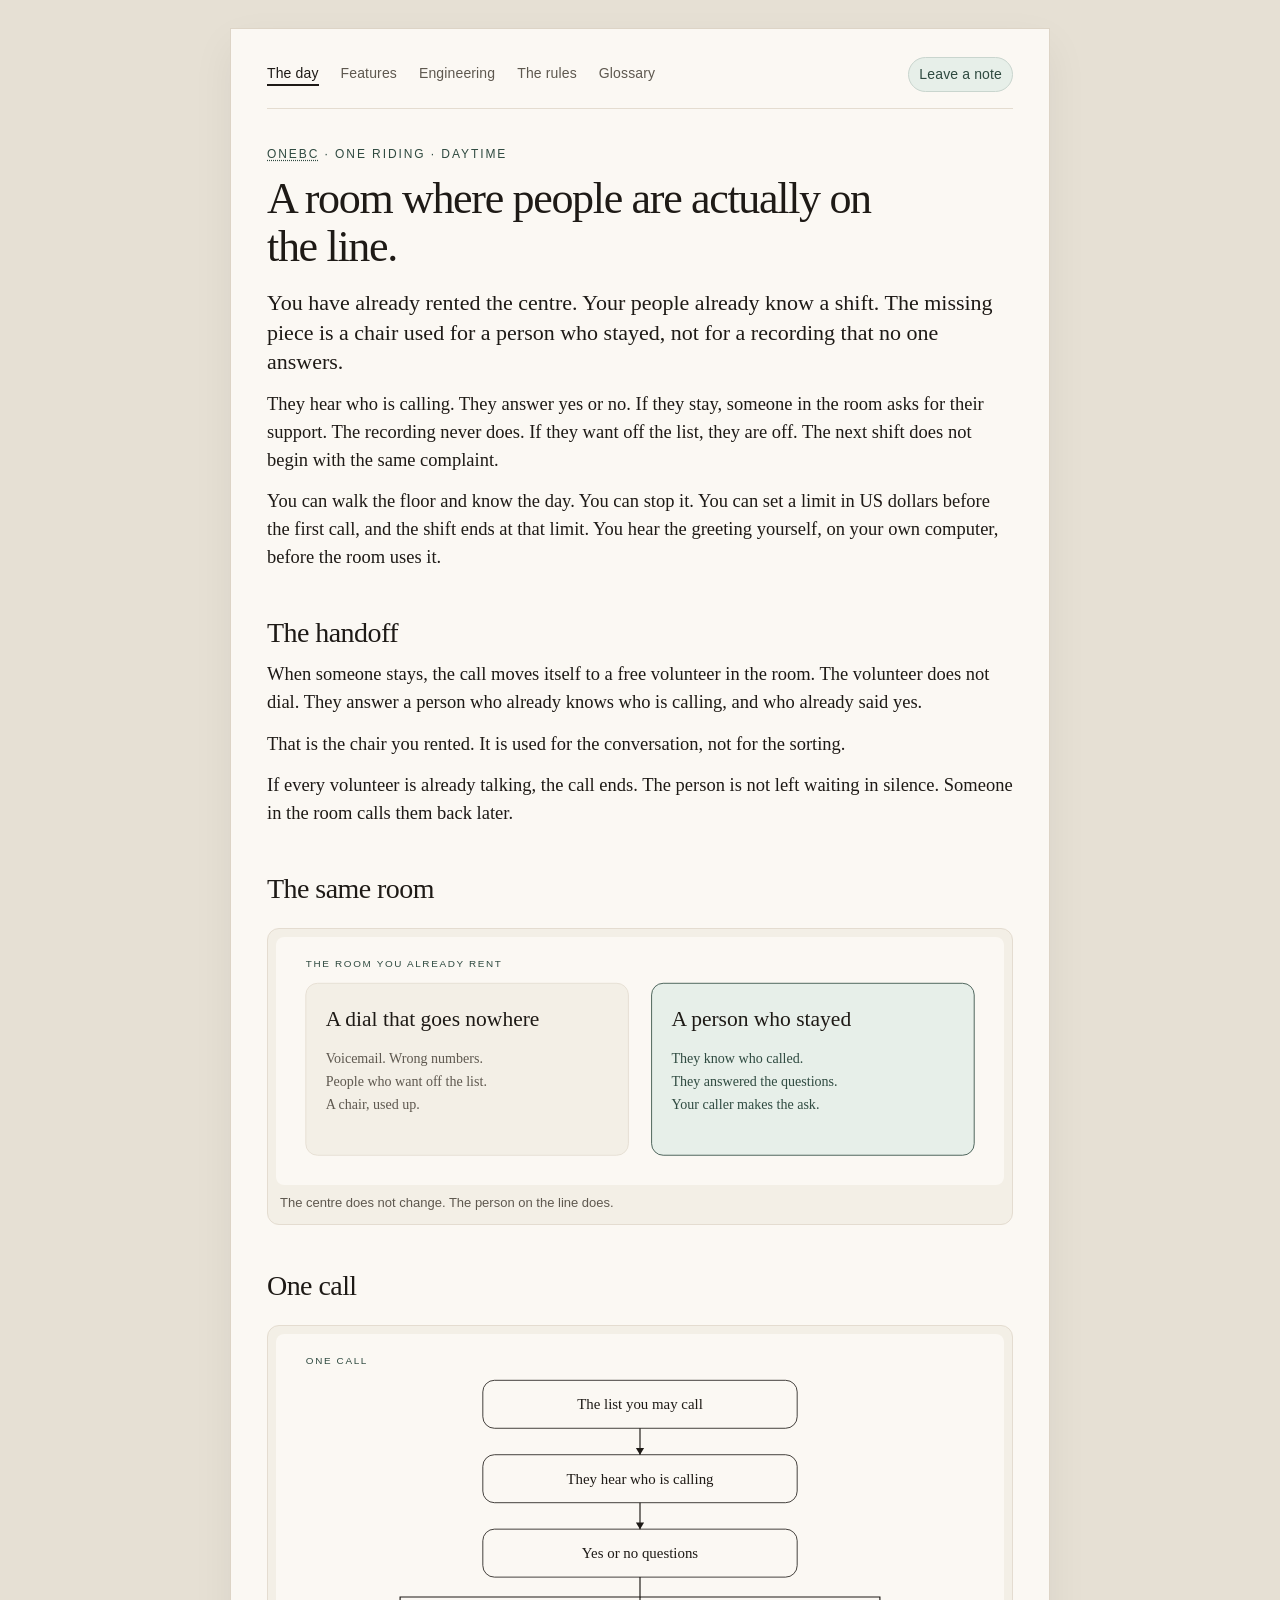
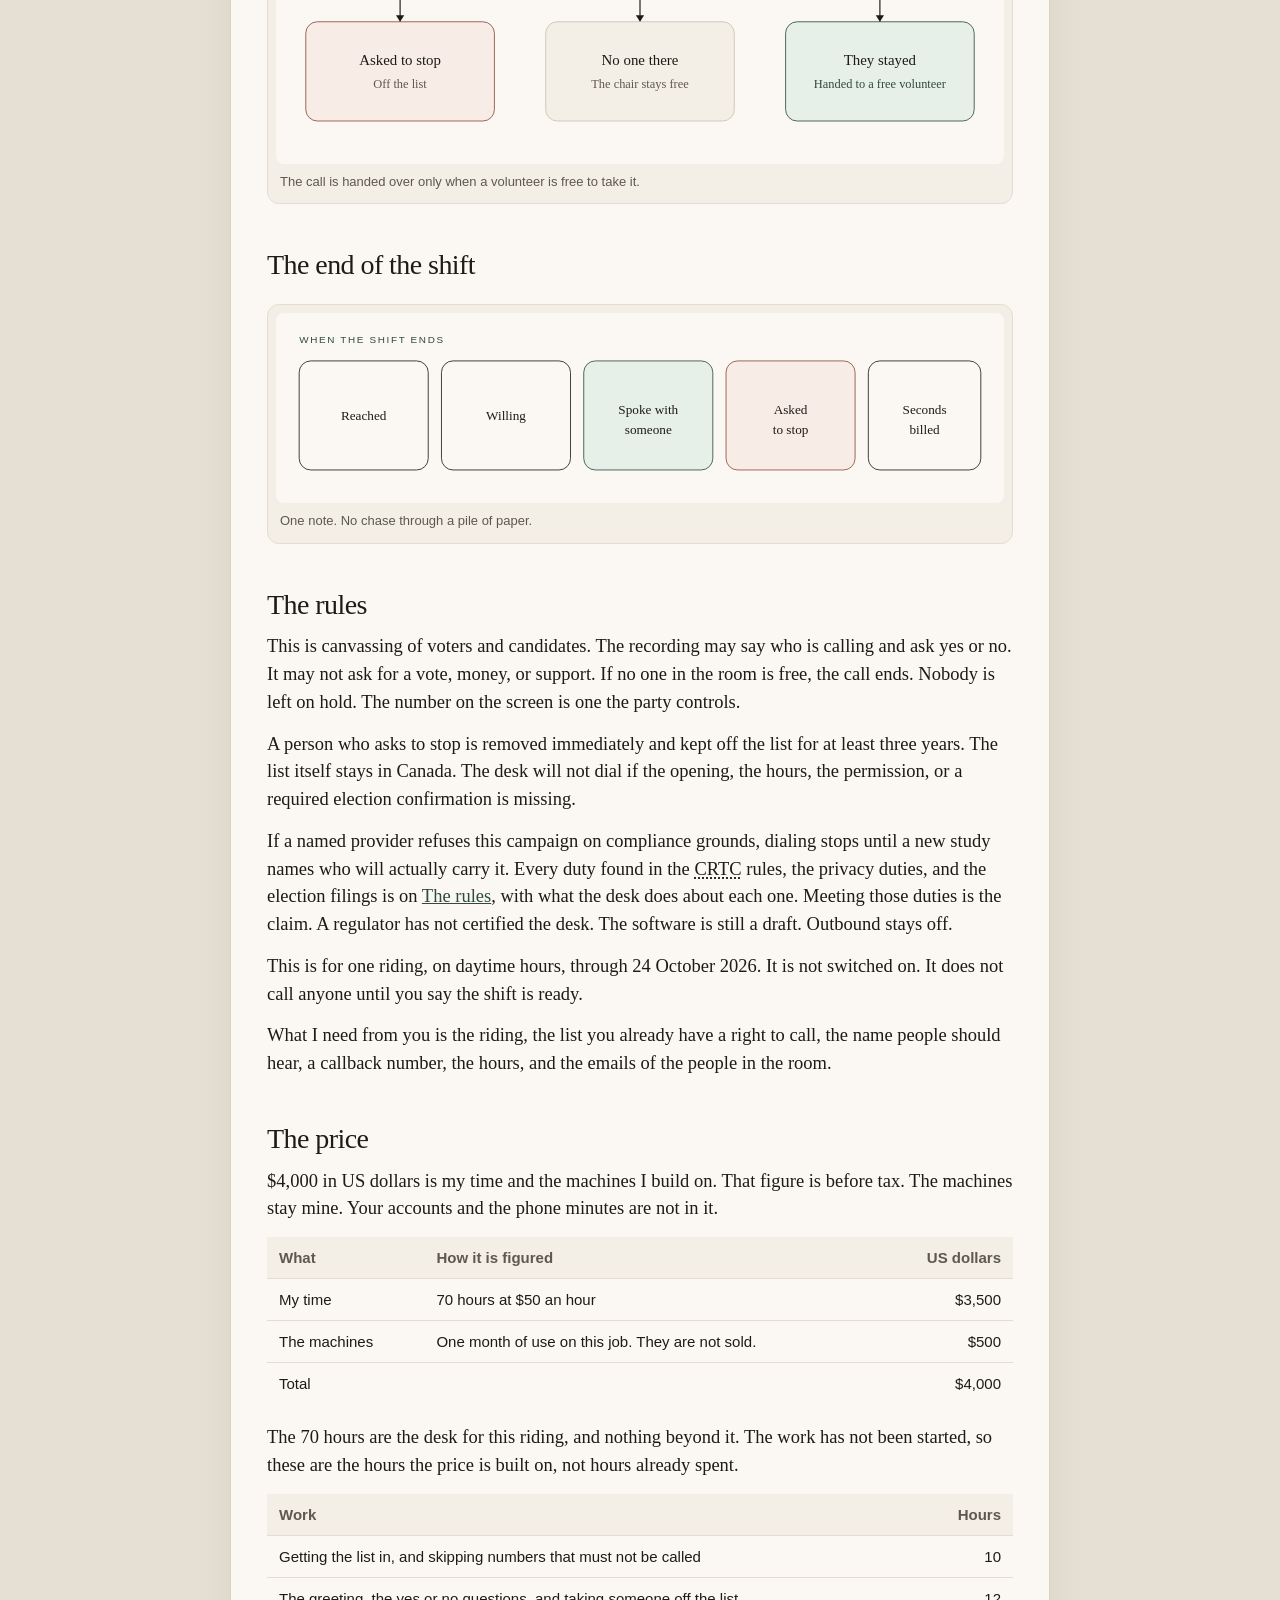
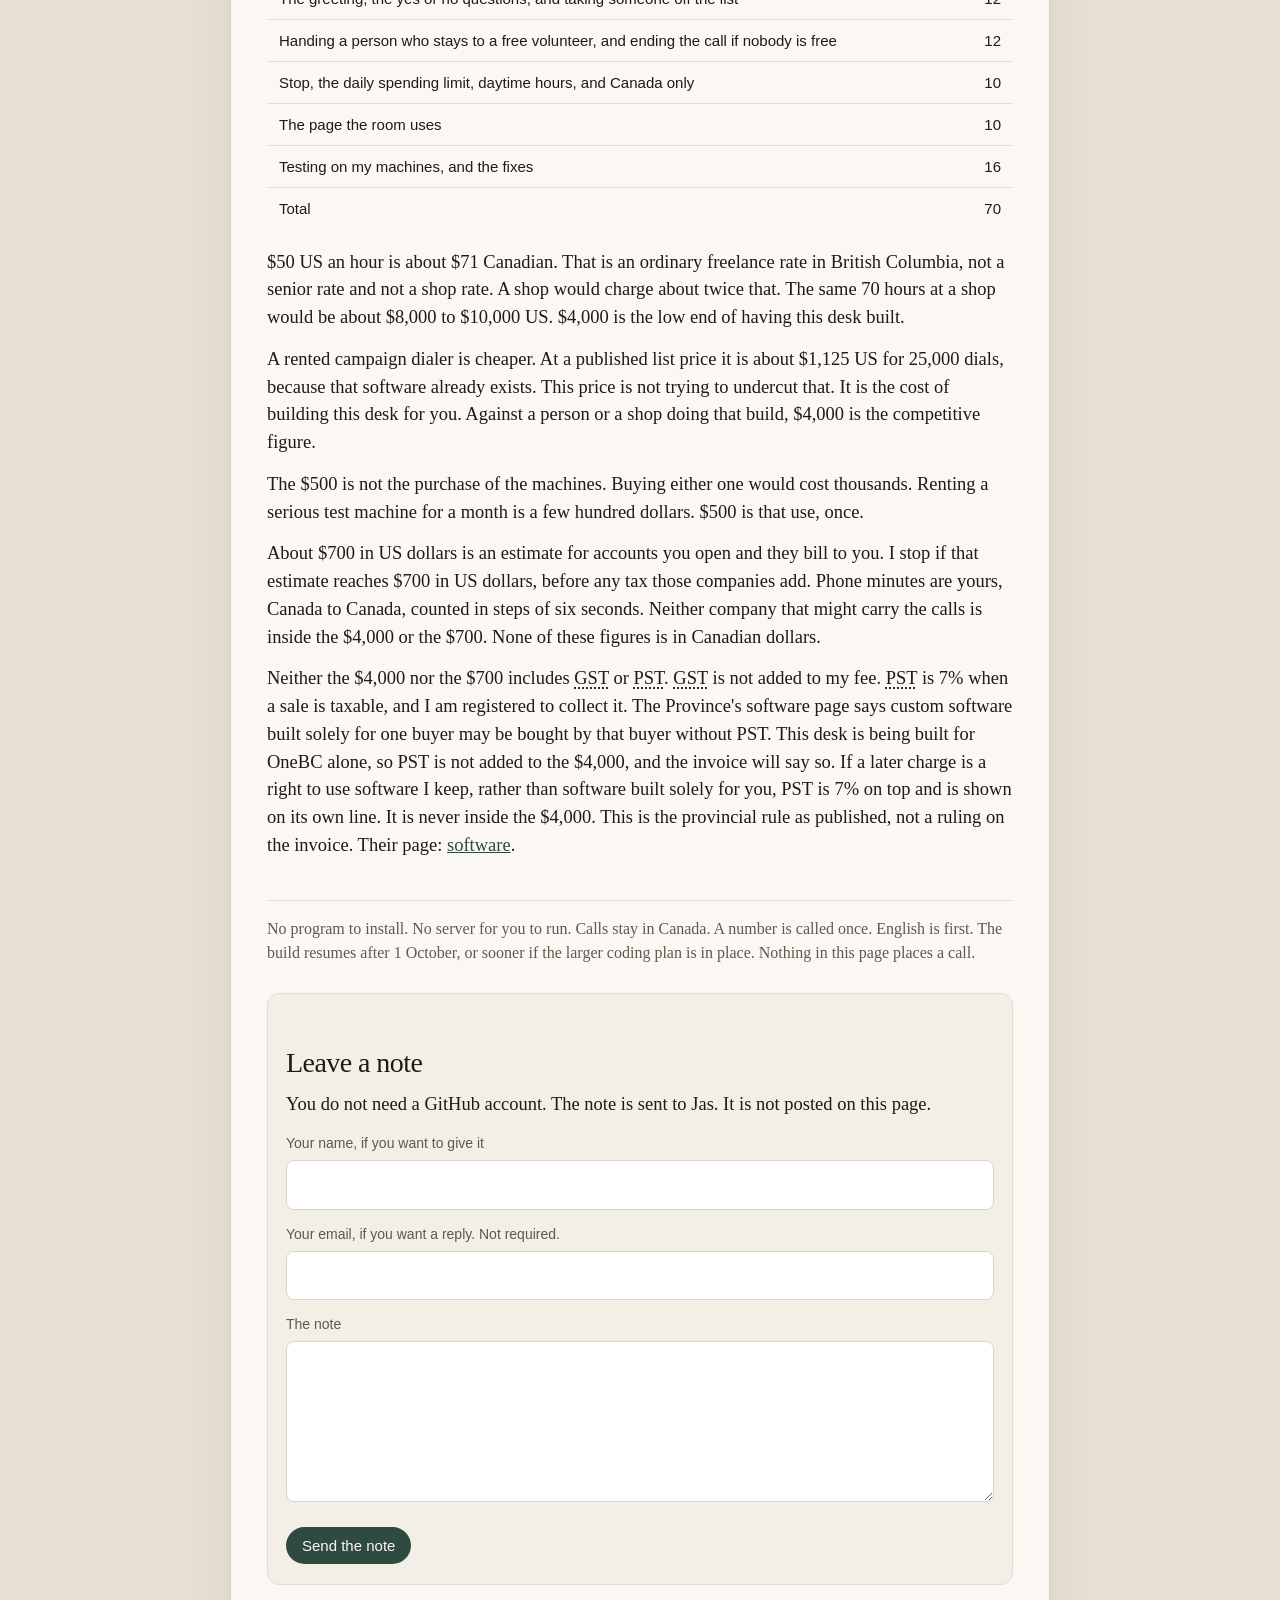
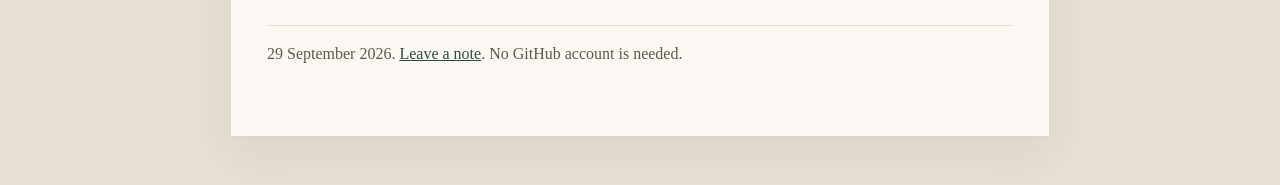
==== index.html @ ab2fc664 "Let a visitor leave a note without a GitHub account. The note is emailed. It is not posted on the pa" ====
<!DOCTYPE html>
<html lang="en">
<head>
  <meta charset="utf-8">
  <meta name="viewport" content="width=device-width, initial-scale=1">
  <title>One riding, daytime</title>
  <link rel="stylesheet" href="assets/site.css">
  <link rel="canonical" href="https://jasincanada.github.io/onebc-platform/">
</head>
<body>
  <nav>
    <a href="index.html" aria-current="page">The day</a>
    <a href="features.html">Features</a>
    <a href="engineering.html">Engineering</a>
    <a href="compliance.html">The rules</a>
    <a href="glossary.html">Glossary</a>
    <a class="comment" href="#note">Leave a note</a>
  </nav>
  <header>
    <p class="kicker"><abbr title="OneBC. The party this briefing is written for.">OneBC</abbr> · one riding · daytime</p>
    <h1>A room where people are actually on the line.</h1>
  </header>
  <p class="lede">You have already rented the centre. Your people already know a shift. The missing piece is a chair used for a person who stayed, not for a recording that no one answers.</p>
  <p>They hear who is calling. They answer yes or no. If they stay, someone in the room asks for their support. The recording never does. If they want off the list, they are off. The next shift does not begin with the same complaint.</p>
  <p>You can walk the floor and know the day. You can stop it. You can set a limit in US dollars before the first call, and the shift ends at that limit. You hear the greeting yourself, on your own computer, before the room uses it.</p>


  <h2>The handoff</h2>
  <p>When someone stays, the call moves itself to a free volunteer in the room. The volunteer does not dial. They answer a person who already knows who is calling, and who already said yes.</p>
  <p>That is the chair you rented. It is used for the conversation, not for the sorting.</p>
  <p>If every volunteer is already talking, the call ends. The person is not left waiting in silence. Someone in the room calls them back later.</p>

  <h2>The same room</h2>
  <figure>
    <img src="assets/shift.svg" alt="Two kinds of shift in the rented room. One is spent on silence. One is spent on a person who stayed.">
    <figcaption>The centre does not change. The person on the line does.</figcaption>
  </figure>

  <h2>One call</h2>
  <figure>
    <img src="assets/call-flow.svg" alt="Flowchart. A permitted list, then who is calling, then yes or no. Asked to stop leaves the list. No one there leaves the chair free. They stayed, and the call is handed to a free volunteer.">
    <figcaption>The call is handed over only when a volunteer is free to take it.</figcaption>
  </figure>

  <h2>The end of the shift</h2>
  <figure>
    <img src="assets/note.svg" alt="Five facts at the end of the shift: reached, willing, spoke with someone, asked to stop, and seconds billed.">
    <figcaption>One note. No chase through a pile of paper.</figcaption>
  </figure>

  <h2>The rules</h2>
  <p>This is canvassing of voters and candidates. The recording may say who is calling and ask yes or no. It may not ask for a vote, money, or support. If no one in the room is free, the call ends. Nobody is left on hold. The number on the screen is one the party controls.</p>
  <p>A person who asks to stop is removed immediately and kept off the list for at least three years. The list itself stays in Canada. The desk will not dial if the opening, the hours, the permission, or a required election confirmation is missing.</p>
  <p>If a named provider refuses this campaign on compliance grounds, dialing stops until a new study names who will actually carry it. Every duty found in the <abbr title="CRTC. The Canadian Radio-television and Telecommunications Commission. It sets the rules for phone calls in Canada.">CRTC</abbr> rules, the privacy duties, and the election filings is on <a href="compliance.html">The rules</a>, with what the desk does about each one. Meeting those duties is the claim. A regulator has not certified the desk. The software is still a draft. Outbound stays off.</p>

  <p>This is for one riding, on daytime hours, through 24 October 2026. It is not switched on. It does not call anyone until you say the shift is ready.</p>
  <p>What I need from you is the riding, the list you already have a right to call, the name people should hear, a callback number, the hours, and the emails of the people in the room.</p>
  <h2>The price</h2>
  <p>$4,000 in US dollars is my time and the machines I build on. That figure is before tax. The machines stay mine. Your accounts and the phone minutes are not in it.</p>
  <div class="table-wrap"><table>
    <tr><th>What</th><th>How it is figured</th><th class="num">US dollars</th></tr>
    <tr><td>My time</td><td>70 hours at $50 an hour</td><td class="num">$3,500</td></tr>
    <tr><td>The machines</td><td>One month of use on this job. They are not sold.</td><td class="num">$500</td></tr>
    <tr><td>Total</td><td></td><td class="num">$4,000</td></tr>
  </table></div>
  <p>The 70 hours are the desk for this riding, and nothing beyond it. The work has not been started, so these are the hours the price is built on, not hours already spent.</p>
  <div class="table-wrap"><table>
    <tr><th>Work</th><th class="num">Hours</th></tr>
    <tr><td>Getting the list in, and skipping numbers that must not be called</td><td class="num">10</td></tr>
    <tr><td>The greeting, the yes or no questions, and taking someone off the list</td><td class="num">12</td></tr>
    <tr><td>Handing a person who stays to a free volunteer, and ending the call if nobody is free</td><td class="num">12</td></tr>
    <tr><td>Stop, the daily spending limit, daytime hours, and Canada only</td><td class="num">10</td></tr>
    <tr><td>The page the room uses</td><td class="num">10</td></tr>
    <tr><td>Testing on my machines, and the fixes</td><td class="num">16</td></tr>
    <tr><td>Total</td><td class="num">70</td></tr>
  </table></div>
  <p>$50 US an hour is about $71 Canadian. That is an ordinary freelance rate in British Columbia, not a senior rate and not a shop rate. A shop would charge about twice that. The same 70 hours at a shop would be about $8,000 to $10,000 US. $4,000 is the low end of having this desk built.</p>
  <p>A rented campaign dialer is cheaper. At a published list price it is about $1,125 US for 25,000 dials, because that software already exists. This price is not trying to undercut that. It is the cost of building this desk for you. Against a person or a shop doing that build, $4,000 is the competitive figure.</p>
  <p>The $500 is not the purchase of the machines. Buying either one would cost thousands. Renting a serious test machine for a month is a few hundred dollars. $500 is that use, once.</p>
  <p>About $700 in US dollars is an estimate for accounts you open and they bill to you. I stop if that estimate reaches $700 in US dollars, before any tax those companies add. Phone minutes are yours, Canada to Canada, counted in steps of six seconds. Neither company that might carry the calls is inside the $4,000 or the $700. None of these figures is in Canadian dollars.</p>
  <p>Neither the $4,000 nor the $700 includes <abbr title="GST. The federal goods and services tax. It is not included in the fee, and it is not added to it.">GST</abbr> or <abbr title="PST. The British Columbia sales tax, 7% when a sale is taxable. It is not included in the fee.">PST</abbr>. <abbr title="GST. The federal goods and services tax. It is not included in the fee, and it is not added to it.">GST</abbr> is not added to my fee. <abbr title="PST. The British Columbia sales tax, 7% when a sale is taxable. It is not included in the fee.">PST</abbr> is 7% when a sale is taxable, and I am registered to collect it. The Province's software page says custom software built solely for one buyer may be bought by that buyer without PST. This desk is being built for OneBC alone, so PST is not added to the $4,000, and the invoice will say so. If a later charge is a right to use software I keep, rather than software built solely for you, PST is 7% on top and is shown on its own line. It is never inside the $4,000. This is the provincial rule as published, not a ruling on the invoice. Their page: <a href="https://www2.gov.bc.ca/gov/content/taxes/sales-taxes/pst/publications/software">software</a>.</p>

  <p class="end">No program to install. No server for you to run. Calls stay in Canada. A number is called once. English is first. The build resumes after 1 October, or sooner if the larger coding plan is in place. Nothing in this page places a call.</p>
  <div id="note"></div>
  <script src="assets/comment.js"></script>
  <footer>
    <p>29 September 2026. <a href="#note">Leave a note</a>. No GitHub account is needed.</p>
  </footer>
</body>
</html>
---- assets/site.css ----
:root {
  --desk: #e6e0d4;
  --paper: #fbf8f3;
  --ink: #1e1a16;
  --quiet: #5e584f;
  --line: #e4dcd0;
  --moss: #2f4a40;
  --moss-soft: #e7efe9;
  --clay-soft: #f8ece7;
}
* { box-sizing: border-box; }
html { background: var(--desk); }
body {
  margin: 28px auto 48px;
  max-width: 820px;
  padding: 28px 36px 56px;
  color: var(--ink);
  background: var(--paper);
  border: 1px solid #ddd4c6;
  box-shadow: 0 16px 40px rgba(30, 26, 22, 0.06);
  font-family: Georgia, "Iowan Old Style", Palatino, "Palatino Linotype", serif;
  font-size: 18.5px;
  line-height: 1.5;
}
nav {
  display: flex;
  flex-wrap: wrap;
  gap: 6px 22px;
  align-items: center;
  margin: 0 0 8px;
  padding-bottom: 16px;
  border-bottom: 1px solid var(--line);
  font-family: "Segoe UI", Helvetica, Arial, sans-serif;
  font-size: 14px;
  letter-spacing: 0.01em;
}
nav a {
  color: var(--quiet);
  text-decoration: none;
  padding-bottom: 2px;
}
nav a:hover { color: var(--ink); }
nav a[aria-current="page"] {
  color: var(--ink);
  box-shadow: inset 0 -2px 0 var(--ink);
}
.comment {
  margin-left: auto;
  color: var(--moss);
  border: 1px solid #c9d5ce;
  background: var(--moss-soft);
  padding: 6px 10px;
  border-radius: 999px;
}
.comment:hover { color: var(--moss); }
header { padding-top: 28px; }
.kicker {
  margin: 0 0 12px;
  color: var(--moss);
  font-family: "Segoe UI", Helvetica, Arial, sans-serif;
  font-size: 12px;
  letter-spacing: 0.16em;
  text-transform: uppercase;
}
h1 {
  margin: 0 0 18px;
  max-width: 14em;
  font-size: 44px;
  font-weight: normal;
  line-height: 1.08;
  letter-spacing: -0.03em;
}
h2 {
  margin: 44px 0 12px;
  font-size: 28px;
  font-weight: normal;
  line-height: 1.2;
  letter-spacing: -0.02em;
  color: var(--ink);
}
p { margin: 0 0 14px; }
ul { margin: 0 0 16px; padding-left: 1.15em; }
li { margin: 0 0 8px; }
.lede {
  font-size: 22px;
  line-height: 1.35;
  color: var(--ink);
}
figure {
  margin: 22px 0 8px;
  padding: 8px;
  background: #f3efe6;
  border: 1px solid var(--line);
  border-radius: 12px;
}
img { width: 100%; height: auto; display: block; border-radius: 8px; }
figcaption {
  margin: 8px 4px 4px;
  color: var(--quiet);
  font-family: "Segoe UI", Helvetica, Arial, sans-serif;
  font-size: 13px;
}
.table-wrap { width: 100%; overflow-x: auto; margin: 8px 0 20px; }
table {
  width: 100%;
  border-collapse: collapse;
  font-family: "Segoe UI", Helvetica, Arial, sans-serif;
  font-size: 15px;
  line-height: 1.4;
}
th, td {
  text-align: left;
  vertical-align: top;
  padding: 10px 12px;
  border-bottom: 1px solid var(--line);
}
th {
  color: var(--quiet);
  font-weight: 600;
  background: #f3efe6;
}
tr:last-child td { border-bottom: 0; }
td.num, th.num { text-align: right; white-space: nowrap; font-variant-numeric: tabular-nums; }
.end, footer {
  margin-top: 40px;
  padding-top: 16px;
  border-top: 1px solid var(--line);
  color: var(--quiet);
  font-size: 16px;
}
a { color: var(--moss); }
footer a { color: var(--moss); }
strong { font-weight: 600; }
@media (max-width: 720px) {
  body { margin: 0; padding: 20px 18px 48px; border: 0; box-shadow: none; font-size: 17.5px; }
  h1 { font-size: 34px; max-width: none; }
  h2 { font-size: 24px; }
  .lede { font-size: 20px; }
  .comment { margin-left: 0; }
  nav { gap: 10px 16px; }
}

abbr {
  text-decoration: underline dotted;
  text-underline-offset: 0.18em;
  cursor: help;
}

#note {
  margin-top: 28px;
  padding: 8px 18px 4px;
  background: #f3efe6;
  border: 1px solid var(--line);
  border-radius: 12px;
}
#note label, #note .sent {
  font-family: "Segoe UI", Helvetica, Arial, sans-serif;
}
#note label {
  display: block;
  margin: 14px 0 6px;
  font-size: 14px;
  color: var(--quiet);
}
#note input, #note textarea {
  width: 100%;
  padding: 10px 12px;
  border: 1px solid #ddd4c6;
  border-radius: 8px;
  background: #fff;
  color: var(--ink);
  font: inherit;
}
#note button {
  margin: 16px 0;
  padding: 10px 16px;
  border: 0;
  border-radius: 999px;
  background: var(--moss);
  color: #fbf8f3;
  font-family: "Segoe UI", Helvetica, Arial, sans-serif;
  font-size: 15px;
  cursor: pointer;
}
#note .sent { margin: 18px 0; }
.hp { position: absolute; left: -10000px; height: 0; width: 0; }
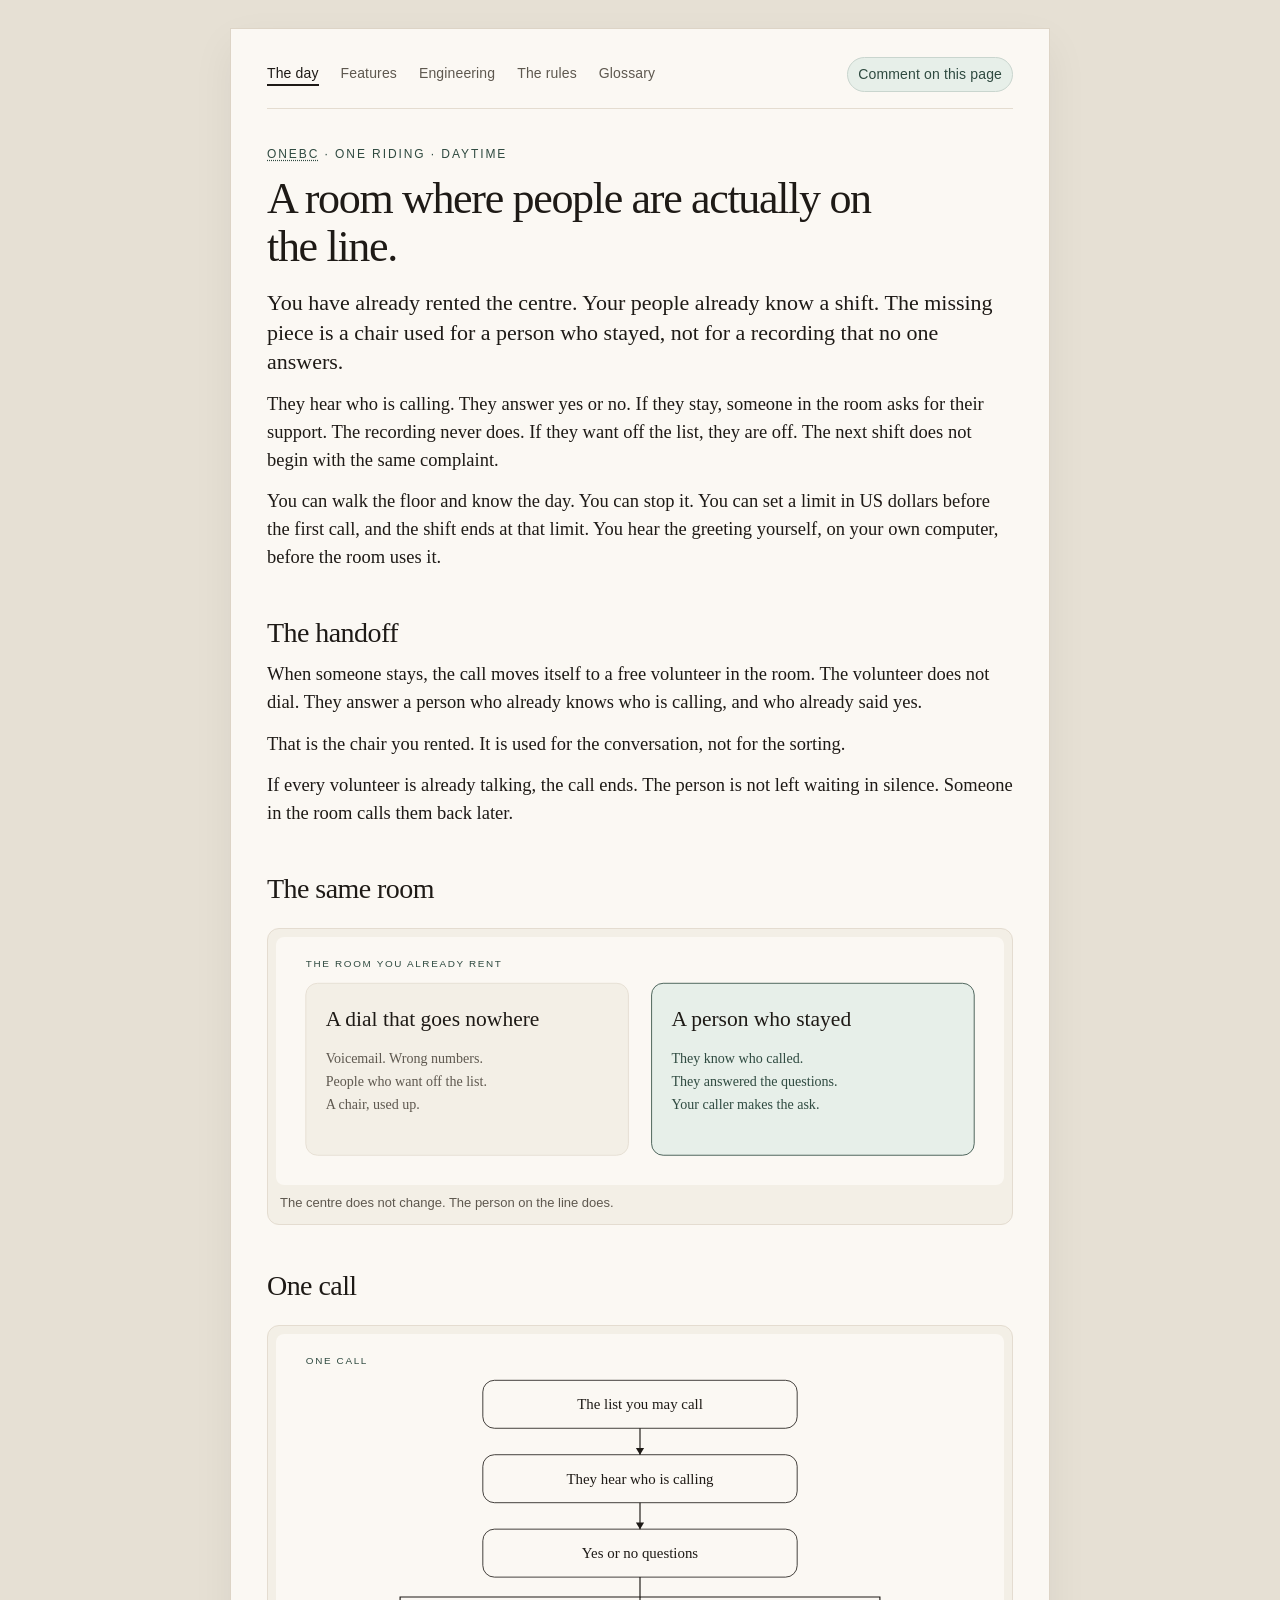
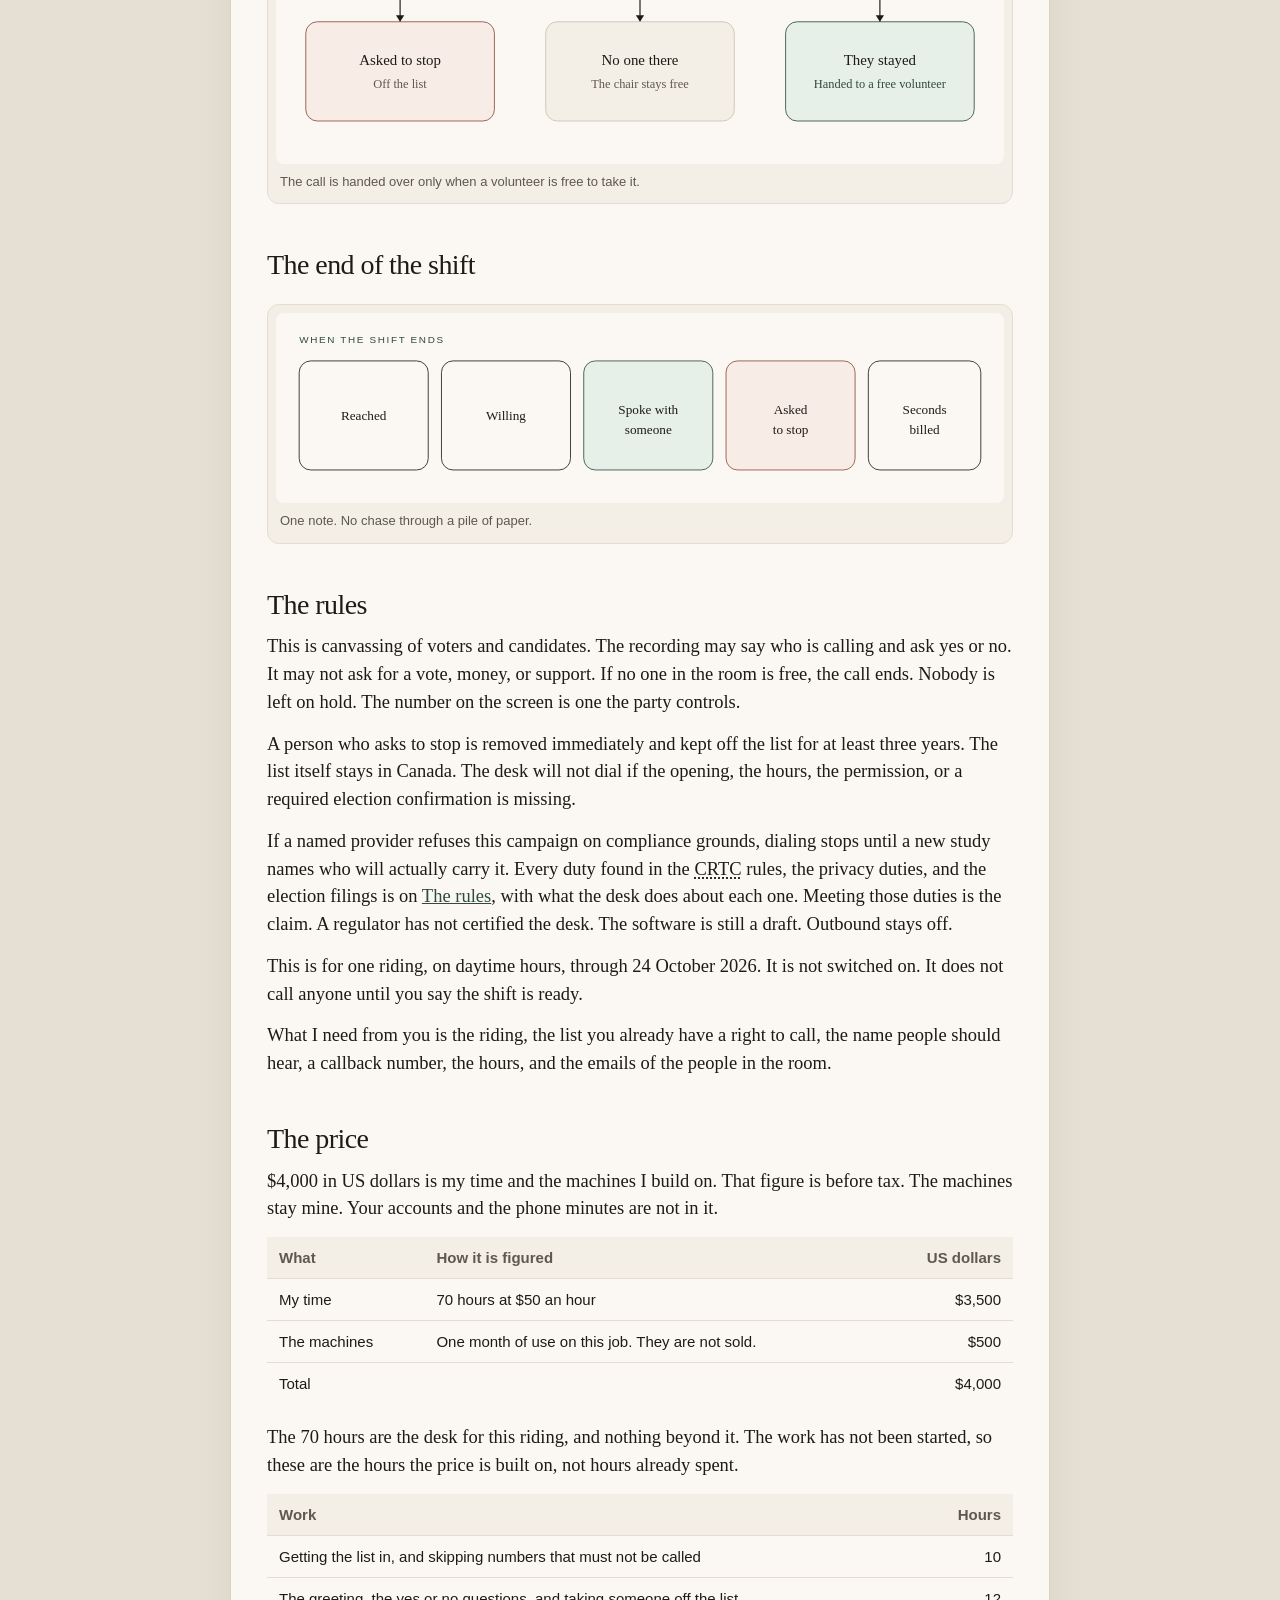
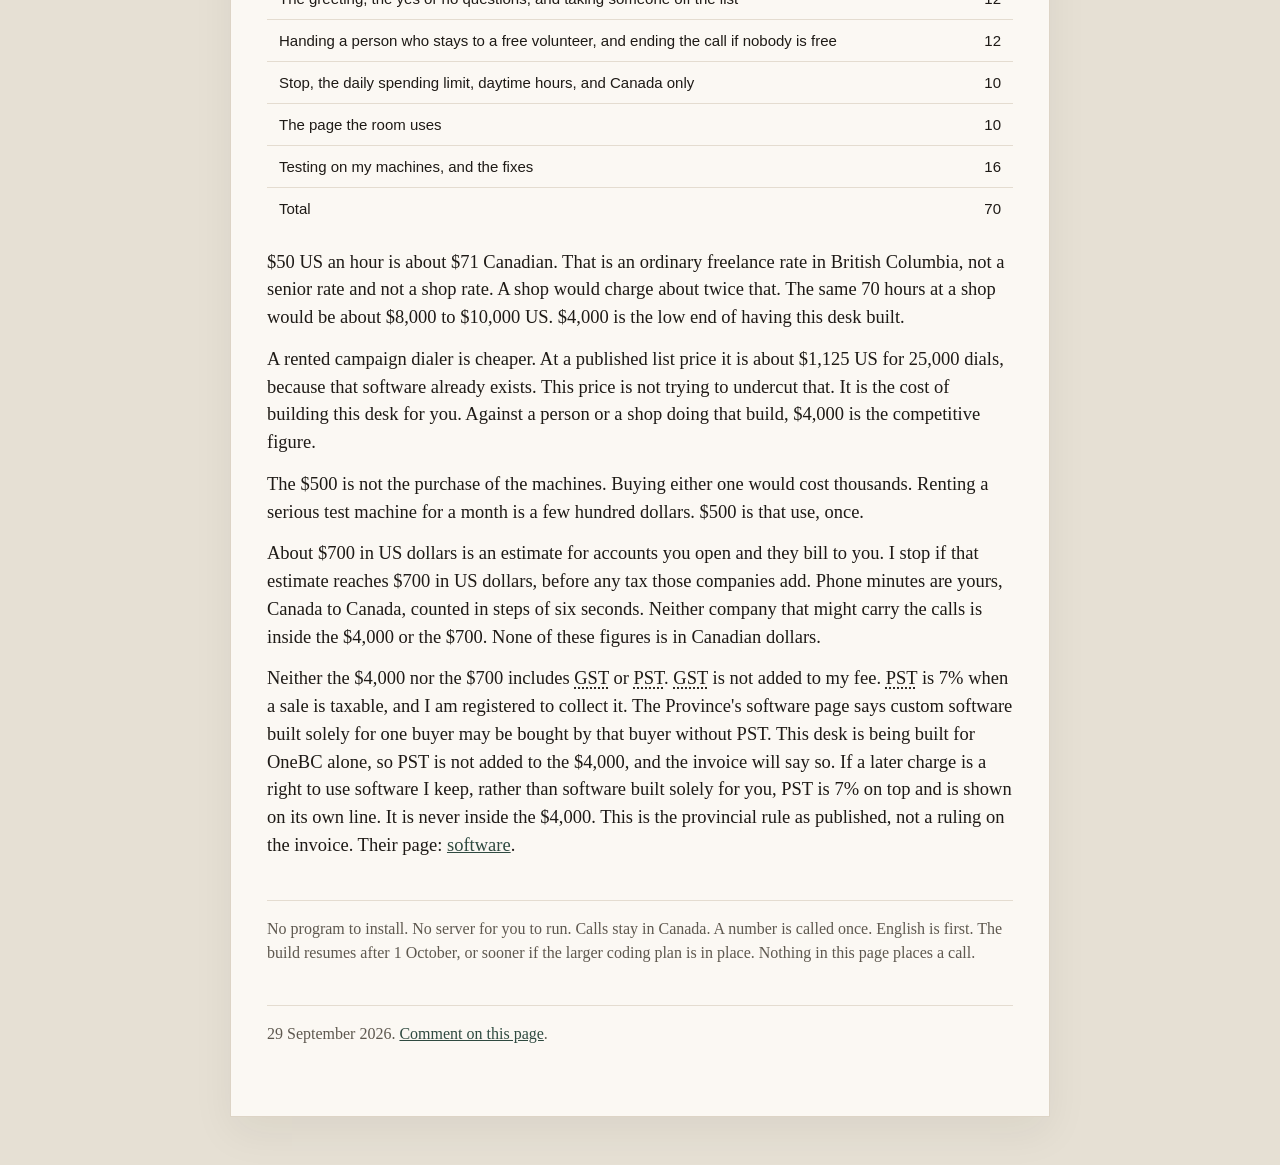
==== commit af39f75f: "Remove the note form. Comments stay on the GitHub discussion for each page. The site does not send t" ====
--- a/index.html
+++ b/index.html
@@ -14,7 +14,7 @@
     <a href="engineering.html">Engineering</a>
     <a href="compliance.html">The rules</a>
     <a href="glossary.html">Glossary</a>
-    <a class="comment" href="#note">Leave a note</a>
+    <a class="comment" href="https://github.com/jasincanada/onebc-platform/discussions/1">Comment on this page</a>
   </nav>
   <header>
     <p class="kicker"><abbr title="OneBC. The party this briefing is written for.">OneBC</abbr> · one riding · daytime</p>
@@ -81,10 +81,8 @@
   <p>Neither the $4,000 nor the $700 includes <abbr title="GST. The federal goods and services tax. It is not included in the fee, and it is not added to it.">GST</abbr> or <abbr title="PST. The British Columbia sales tax, 7% when a sale is taxable. It is not included in the fee.">PST</abbr>. <abbr title="GST. The federal goods and services tax. It is not included in the fee, and it is not added to it.">GST</abbr> is not added to my fee. <abbr title="PST. The British Columbia sales tax, 7% when a sale is taxable. It is not included in the fee.">PST</abbr> is 7% when a sale is taxable, and I am registered to collect it. The Province's software page says custom software built solely for one buyer may be bought by that buyer without PST. This desk is being built for OneBC alone, so PST is not added to the $4,000, and the invoice will say so. If a later charge is a right to use software I keep, rather than software built solely for you, PST is 7% on top and is shown on its own line. It is never inside the $4,000. This is the provincial rule as published, not a ruling on the invoice. Their page: <a href="https://www2.gov.bc.ca/gov/content/taxes/sales-taxes/pst/publications/software">software</a>.</p>
 
   <p class="end">No program to install. No server for you to run. Calls stay in Canada. A number is called once. English is first. The build resumes after 1 October, or sooner if the larger coding plan is in place. Nothing in this page places a call.</p>
-  <div id="note"></div>
-  <script src="assets/comment.js"></script>
   <footer>
-    <p>29 September 2026. <a href="#note">Leave a note</a>. No GitHub account is needed.</p>
+    <p>29 September 2026. <a href="https://github.com/jasincanada/onebc-platform/discussions/1">Comment on this page</a>.</p>
   </footer>
 </body>
 </html>
--- a/assets/site.css
+++ b/assets/site.css
@@ -145,42 +145,3 @@
   text-underline-offset: 0.18em;
   cursor: help;
 }
-
-#note {
-  margin-top: 28px;
-  padding: 8px 18px 4px;
-  background: #f3efe6;
-  border: 1px solid var(--line);
-  border-radius: 12px;
-}
-#note label, #note .sent {
-  font-family: "Segoe UI", Helvetica, Arial, sans-serif;
-}
-#note label {
-  display: block;
-  margin: 14px 0 6px;
-  font-size: 14px;
-  color: var(--quiet);
-}
-#note input, #note textarea {
-  width: 100%;
-  padding: 10px 12px;
-  border: 1px solid #ddd4c6;
-  border-radius: 8px;
-  background: #fff;
-  color: var(--ink);
-  font: inherit;
-}
-#note button {
-  margin: 16px 0;
-  padding: 10px 16px;
-  border: 0;
-  border-radius: 999px;
-  background: var(--moss);
-  color: #fbf8f3;
-  font-family: "Segoe UI", Helvetica, Arial, sans-serif;
-  font-size: 15px;
-  cursor: pointer;
-}
-#note .sent { margin: 18px 0; }
-.hp { position: absolute; left: -10000px; height: 0; width: 0; }
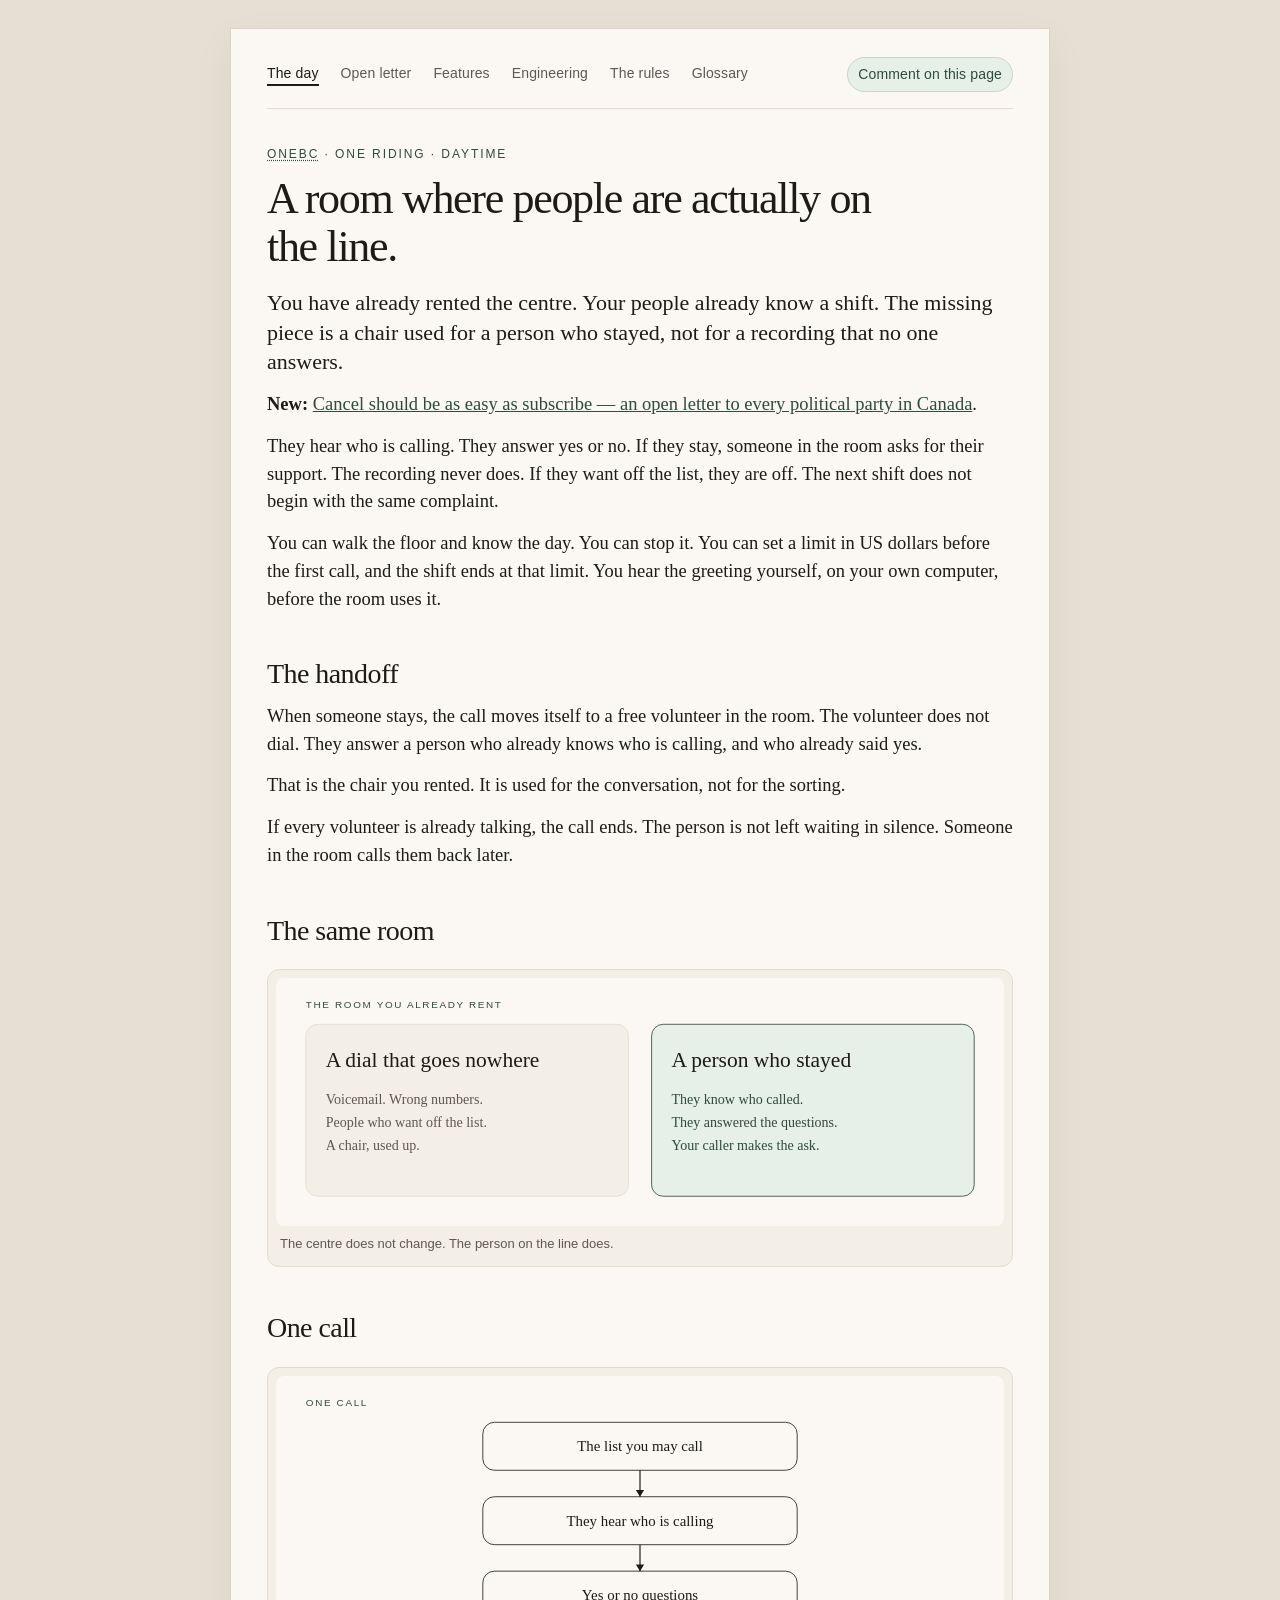
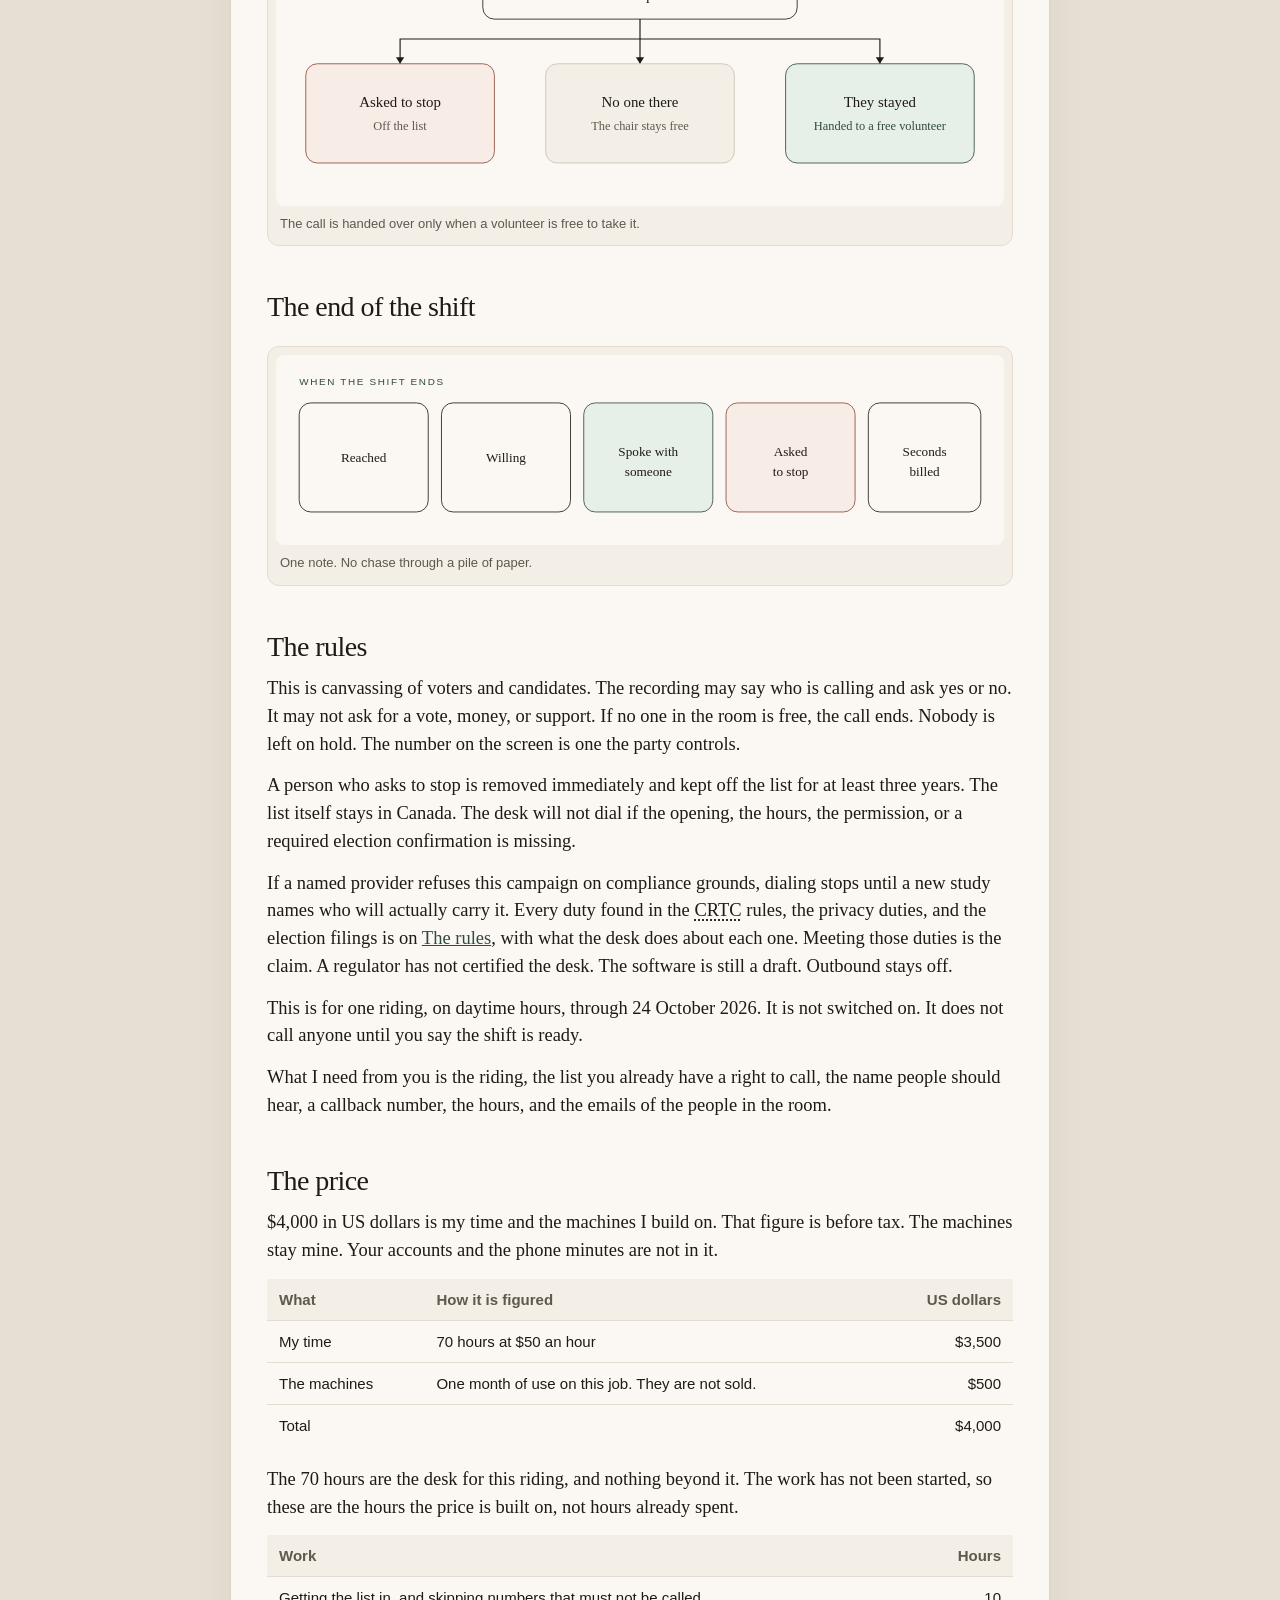
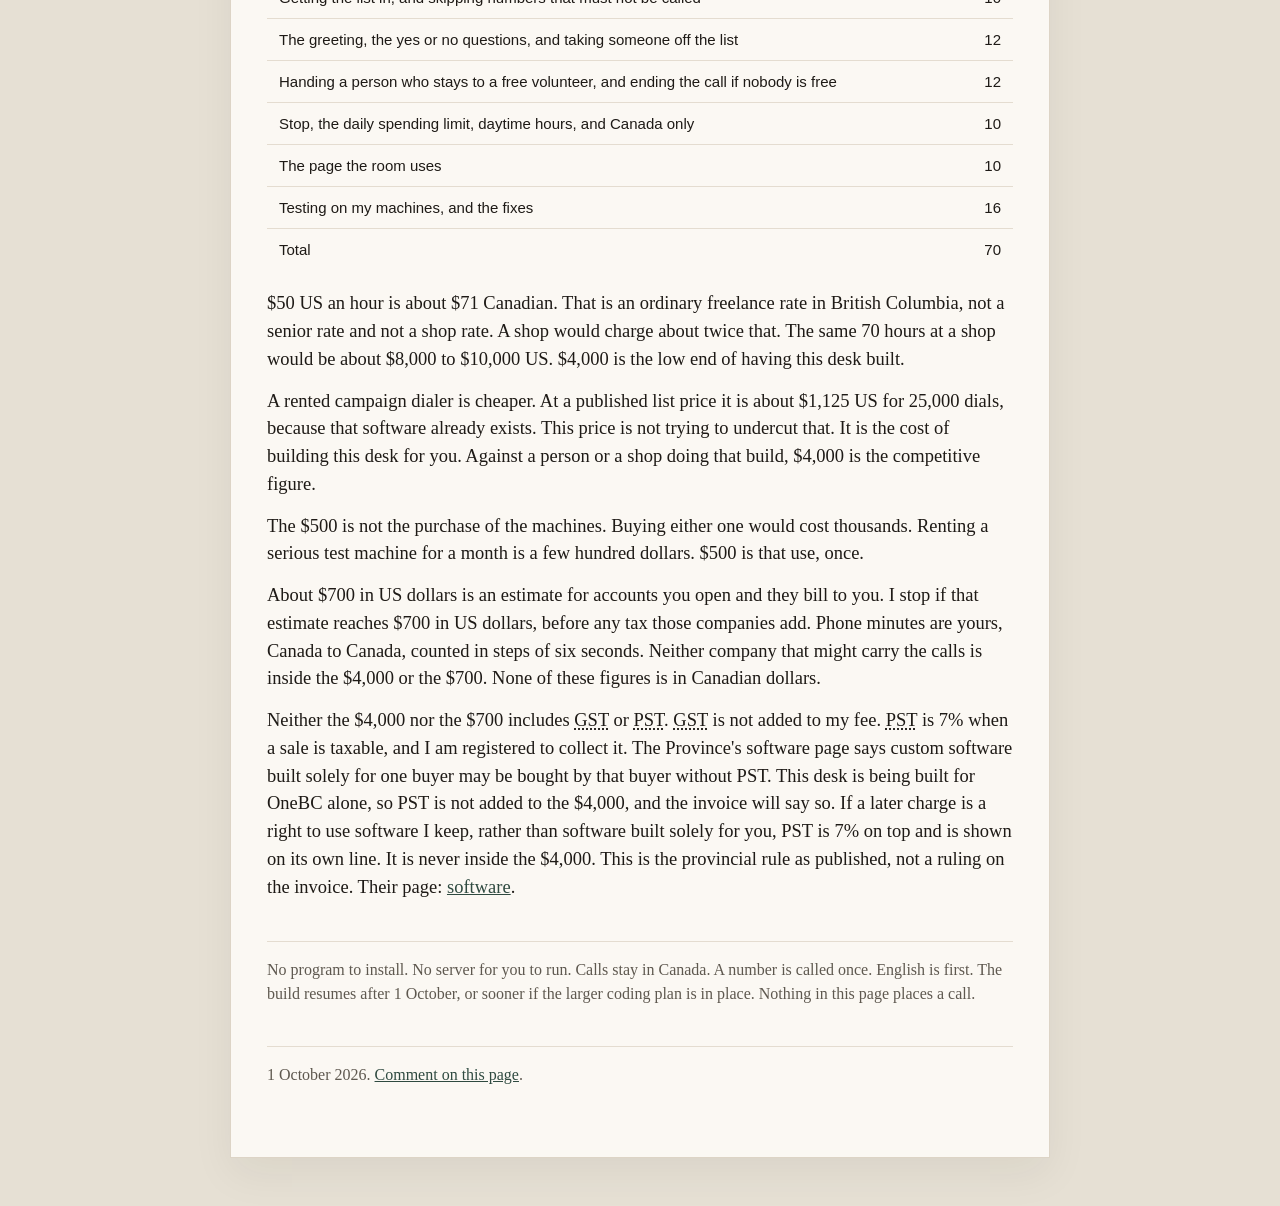
==== commit 117ef2e0: "Publish open letter on Canadian subscription fairness" ====
--- a/index.html
+++ b/index.html
@@ -1,88 +1,19 @@
 <!DOCTYPE html>
-<html lang="en">
-<head>
-  <meta charset="utf-8">
-  <meta name="viewport" content="width=device-width, initial-scale=1">
-  <title>One riding, daytime</title>
-  <link rel="stylesheet" href="assets/site.css">
-  <link rel="canonical" href="https://jasincanada.github.io/onebc-platform/">
-</head>
+<html lang="en"><head><meta charset="utf-8"><meta name="viewport" content="width=device-width, initial-scale=1"><title>One riding, daytime</title><link rel="stylesheet" href="assets/site.css"><link rel="canonical" href="https://jasincanada.github.io/onebc-platform/"></head>
 <body>
-  <nav>
-    <a href="index.html" aria-current="page">The day</a>
-    <a href="features.html">Features</a>
-    <a href="engineering.html">Engineering</a>
-    <a href="compliance.html">The rules</a>
-    <a href="glossary.html">Glossary</a>
-    <a class="comment" href="https://github.com/jasincanada/onebc-platform/discussions/1">Comment on this page</a>
-  </nav>
-  <header>
-    <p class="kicker"><abbr title="OneBC. The party this briefing is written for.">OneBC</abbr> · one riding · daytime</p>
-    <h1>A room where people are actually on the line.</h1>
-  </header>
+  <nav><a href="index.html" aria-current="page">The day</a><a href="open-letter.html">Open letter</a><a href="features.html">Features</a><a href="engineering.html">Engineering</a><a href="compliance.html">The rules</a><a href="glossary.html">Glossary</a><a class="comment" href="https://github.com/jasincanada/onebc-platform/discussions/1">Comment on this page</a></nav>
+  <header><p class="kicker"><abbr title="OneBC. The party this briefing is written for.">OneBC</abbr> · one riding · daytime</p><h1>A room where people are actually on the line.</h1></header>
   <p class="lede">You have already rented the centre. Your people already know a shift. The missing piece is a chair used for a person who stayed, not for a recording that no one answers.</p>
-  <p>They hear who is calling. They answer yes or no. If they stay, someone in the room asks for their support. The recording never does. If they want off the list, they are off. The next shift does not begin with the same complaint.</p>
-  <p>You can walk the floor and know the day. You can stop it. You can set a limit in US dollars before the first call, and the shift ends at that limit. You hear the greeting yourself, on your own computer, before the room uses it.</p>
-
-
-  <h2>The handoff</h2>
-  <p>When someone stays, the call moves itself to a free volunteer in the room. The volunteer does not dial. They answer a person who already knows who is calling, and who already said yes.</p>
-  <p>That is the chair you rented. It is used for the conversation, not for the sorting.</p>
-  <p>If every volunteer is already talking, the call ends. The person is not left waiting in silence. Someone in the room calls them back later.</p>
-
-  <h2>The same room</h2>
-  <figure>
-    <img src="assets/shift.svg" alt="Two kinds of shift in the rented room. One is spent on silence. One is spent on a person who stayed.">
-    <figcaption>The centre does not change. The person on the line does.</figcaption>
-  </figure>
-
-  <h2>One call</h2>
-  <figure>
-    <img src="assets/call-flow.svg" alt="Flowchart. A permitted list, then who is calling, then yes or no. Asked to stop leaves the list. No one there leaves the chair free. They stayed, and the call is handed to a free volunteer.">
-    <figcaption>The call is handed over only when a volunteer is free to take it.</figcaption>
-  </figure>
-
-  <h2>The end of the shift</h2>
-  <figure>
-    <img src="assets/note.svg" alt="Five facts at the end of the shift: reached, willing, spoke with someone, asked to stop, and seconds billed.">
-    <figcaption>One note. No chase through a pile of paper.</figcaption>
-  </figure>
-
-  <h2>The rules</h2>
-  <p>This is canvassing of voters and candidates. The recording may say who is calling and ask yes or no. It may not ask for a vote, money, or support. If no one in the room is free, the call ends. Nobody is left on hold. The number on the screen is one the party controls.</p>
-  <p>A person who asks to stop is removed immediately and kept off the list for at least three years. The list itself stays in Canada. The desk will not dial if the opening, the hours, the permission, or a required election confirmation is missing.</p>
-  <p>If a named provider refuses this campaign on compliance grounds, dialing stops until a new study names who will actually carry it. Every duty found in the <abbr title="CRTC. The Canadian Radio-television and Telecommunications Commission. It sets the rules for phone calls in Canada.">CRTC</abbr> rules, the privacy duties, and the election filings is on <a href="compliance.html">The rules</a>, with what the desk does about each one. Meeting those duties is the claim. A regulator has not certified the desk. The software is still a draft. Outbound stays off.</p>
-
-  <p>This is for one riding, on daytime hours, through 24 October 2026. It is not switched on. It does not call anyone until you say the shift is ready.</p>
-  <p>What I need from you is the riding, the list you already have a right to call, the name people should hear, a callback number, the hours, and the emails of the people in the room.</p>
-  <h2>The price</h2>
-  <p>$4,000 in US dollars is my time and the machines I build on. That figure is before tax. The machines stay mine. Your accounts and the phone minutes are not in it.</p>
-  <div class="table-wrap"><table>
-    <tr><th>What</th><th>How it is figured</th><th class="num">US dollars</th></tr>
-    <tr><td>My time</td><td>70 hours at $50 an hour</td><td class="num">$3,500</td></tr>
-    <tr><td>The machines</td><td>One month of use on this job. They are not sold.</td><td class="num">$500</td></tr>
-    <tr><td>Total</td><td></td><td class="num">$4,000</td></tr>
-  </table></div>
-  <p>The 70 hours are the desk for this riding, and nothing beyond it. The work has not been started, so these are the hours the price is built on, not hours already spent.</p>
-  <div class="table-wrap"><table>
-    <tr><th>Work</th><th class="num">Hours</th></tr>
-    <tr><td>Getting the list in, and skipping numbers that must not be called</td><td class="num">10</td></tr>
-    <tr><td>The greeting, the yes or no questions, and taking someone off the list</td><td class="num">12</td></tr>
-    <tr><td>Handing a person who stays to a free volunteer, and ending the call if nobody is free</td><td class="num">12</td></tr>
-    <tr><td>Stop, the daily spending limit, daytime hours, and Canada only</td><td class="num">10</td></tr>
-    <tr><td>The page the room uses</td><td class="num">10</td></tr>
-    <tr><td>Testing on my machines, and the fixes</td><td class="num">16</td></tr>
-    <tr><td>Total</td><td class="num">70</td></tr>
-  </table></div>
-  <p>$50 US an hour is about $71 Canadian. That is an ordinary freelance rate in British Columbia, not a senior rate and not a shop rate. A shop would charge about twice that. The same 70 hours at a shop would be about $8,000 to $10,000 US. $4,000 is the low end of having this desk built.</p>
-  <p>A rented campaign dialer is cheaper. At a published list price it is about $1,125 US for 25,000 dials, because that software already exists. This price is not trying to undercut that. It is the cost of building this desk for you. Against a person or a shop doing that build, $4,000 is the competitive figure.</p>
-  <p>The $500 is not the purchase of the machines. Buying either one would cost thousands. Renting a serious test machine for a month is a few hundred dollars. $500 is that use, once.</p>
-  <p>About $700 in US dollars is an estimate for accounts you open and they bill to you. I stop if that estimate reaches $700 in US dollars, before any tax those companies add. Phone minutes are yours, Canada to Canada, counted in steps of six seconds. Neither company that might carry the calls is inside the $4,000 or the $700. None of these figures is in Canadian dollars.</p>
-  <p>Neither the $4,000 nor the $700 includes <abbr title="GST. The federal goods and services tax. It is not included in the fee, and it is not added to it.">GST</abbr> or <abbr title="PST. The British Columbia sales tax, 7% when a sale is taxable. It is not included in the fee.">PST</abbr>. <abbr title="GST. The federal goods and services tax. It is not included in the fee, and it is not added to it.">GST</abbr> is not added to my fee. <abbr title="PST. The British Columbia sales tax, 7% when a sale is taxable. It is not included in the fee.">PST</abbr> is 7% when a sale is taxable, and I am registered to collect it. The Province's software page says custom software built solely for one buyer may be bought by that buyer without PST. This desk is being built for OneBC alone, so PST is not added to the $4,000, and the invoice will say so. If a later charge is a right to use software I keep, rather than software built solely for you, PST is 7% on top and is shown on its own line. It is never inside the $4,000. This is the provincial rule as published, not a ruling on the invoice. Their page: <a href="https://www2.gov.bc.ca/gov/content/taxes/sales-taxes/pst/publications/software">software</a>.</p>
-
-  <p class="end">No program to install. No server for you to run. Calls stay in Canada. A number is called once. English is first. The build resumes after 1 October, or sooner if the larger coding plan is in place. Nothing in this page places a call.</p>
-  <footer>
-    <p>29 September 2026. <a href="https://github.com/jasincanada/onebc-platform/discussions/1">Comment on this page</a>.</p>
-  </footer>
-</body>
-</html>
+  <p><strong>New:</strong> <a href="open-letter.html">Cancel should be as easy as subscribe — an open letter to every political party in Canada</a>.</p>
+  <p>They hear who is calling. They answer yes or no. If they stay, someone in the room asks for their support. The recording never does. If they want off the list, they are off. The next shift does not begin with the same complaint.</p><p>You can walk the floor and know the day. You can stop it. You can set a limit in US dollars before the first call, and the shift ends at that limit. You hear the greeting yourself, on your own computer, before the room uses it.</p>
+  <h2>The handoff</h2><p>When someone stays, the call moves itself to a free volunteer in the room. The volunteer does not dial. They answer a person who already knows who is calling, and who already said yes.</p><p>That is the chair you rented. It is used for the conversation, not for the sorting.</p><p>If every volunteer is already talking, the call ends. The person is not left waiting in silence. Someone in the room calls them back later.</p>
+  <h2>The same room</h2><figure><img src="assets/shift.svg" alt="Two kinds of shift in the rented room. One is spent on silence. One is spent on a person who stayed."><figcaption>The centre does not change. The person on the line does.</figcaption></figure>
+  <h2>One call</h2><figure><img src="assets/call-flow.svg" alt="Flowchart. A permitted list, then who is calling, then yes or no. Asked to stop leaves the list. No one there leaves the chair free. They stayed, and the call is handed to a free volunteer."><figcaption>The call is handed over only when a volunteer is free to take it.</figcaption></figure>
+  <h2>The end of the shift</h2><figure><img src="assets/note.svg" alt="Five facts at the end of the shift: reached, willing, spoke with someone, asked to stop, and seconds billed."><figcaption>One note. No chase through a pile of paper.</figcaption></figure>
+  <h2>The rules</h2><p>This is canvassing of voters and candidates. The recording may say who is calling and ask yes or no. It may not ask for a vote, money, or support. If no one in the room is free, the call ends. Nobody is left on hold. The number on the screen is one the party controls.</p><p>A person who asks to stop is removed immediately and kept off the list for at least three years. The list itself stays in Canada. The desk will not dial if the opening, the hours, the permission, or a required election confirmation is missing.</p><p>If a named provider refuses this campaign on compliance grounds, dialing stops until a new study names who will actually carry it. Every duty found in the <abbr title="CRTC. The Canadian Radio-television and Telecommunications Commission. It sets the rules for phone calls in Canada.">CRTC</abbr> rules, the privacy duties, and the election filings is on <a href="compliance.html">The rules</a>, with what the desk does about each one. Meeting those duties is the claim. A regulator has not certified the desk. The software is still a draft. Outbound stays off.</p>
+  <p>This is for one riding, on daytime hours, through 24 October 2026. It is not switched on. It does not call anyone until you say the shift is ready.</p><p>What I need from you is the riding, the list you already have a right to call, the name people should hear, a callback number, the hours, and the emails of the people in the room.</p>
+  <h2>The price</h2><p>$4,000 in US dollars is my time and the machines I build on. That figure is before tax. The machines stay mine. Your accounts and the phone minutes are not in it.</p><div class="table-wrap"><table><tr><th>What</th><th>How it is figured</th><th class="num">US dollars</th></tr><tr><td>My time</td><td>70 hours at $50 an hour</td><td class="num">$3,500</td></tr><tr><td>The machines</td><td>One month of use on this job. They are not sold.</td><td class="num">$500</td></tr><tr><td>Total</td><td></td><td class="num">$4,000</td></tr></table></div>
+  <p>The 70 hours are the desk for this riding, and nothing beyond it. The work has not been started, so these are the hours the price is built on, not hours already spent.</p><div class="table-wrap"><table><tr><th>Work</th><th class="num">Hours</th></tr><tr><td>Getting the list in, and skipping numbers that must not be called</td><td class="num">10</td></tr><tr><td>The greeting, the yes or no questions, and taking someone off the list</td><td class="num">12</td></tr><tr><td>Handing a person who stays to a free volunteer, and ending the call if nobody is free</td><td class="num">12</td></tr><tr><td>Stop, the daily spending limit, daytime hours, and Canada only</td><td class="num">10</td></tr><tr><td>The page the room uses</td><td class="num">10</td></tr><tr><td>Testing on my machines, and the fixes</td><td class="num">16</td></tr><tr><td>Total</td><td class="num">70</td></tr></table></div>
+  <p>$50 US an hour is about $71 Canadian. That is an ordinary freelance rate in British Columbia, not a senior rate and not a shop rate. A shop would charge about twice that. The same 70 hours at a shop would be about $8,000 to $10,000 US. $4,000 is the low end of having this desk built.</p><p>A rented campaign dialer is cheaper. At a published list price it is about $1,125 US for 25,000 dials, because that software already exists. This price is not trying to undercut that. It is the cost of building this desk for you. Against a person or a shop doing that build, $4,000 is the competitive figure.</p><p>The $500 is not the purchase of the machines. Buying either one would cost thousands. Renting a serious test machine for a month is a few hundred dollars. $500 is that use, once.</p><p>About $700 in US dollars is an estimate for accounts you open and they bill to you. I stop if that estimate reaches $700 in US dollars, before any tax those companies add. Phone minutes are yours, Canada to Canada, counted in steps of six seconds. Neither company that might carry the calls is inside the $4,000 or the $700. None of these figures is in Canadian dollars.</p><p>Neither the $4,000 nor the $700 includes <abbr title="GST. The federal goods and services tax. It is not included in the fee, and it is not added to it.">GST</abbr> or <abbr title="PST. The British Columbia sales tax, 7% when a sale is taxable. It is not included in the fee.">PST</abbr>. <abbr title="GST. The federal goods and services tax. It is not included in the fee, and it is not added to it.">GST</abbr> is not added to my fee. <abbr title="PST. The British Columbia sales tax, 7% when a sale is taxable. It is not included in the fee.">PST</abbr> is 7% when a sale is taxable, and I am registered to collect it. The Province's software page says custom software built solely for one buyer may be bought by that buyer without PST. This desk is being built for OneBC alone, so PST is not added to the $4,000, and the invoice will say so. If a later charge is a right to use software I keep, rather than software built solely for you, PST is 7% on top and is shown on its own line. It is never inside the $4,000. This is the provincial rule as published, not a ruling on the invoice. Their page: <a href="https://www2.gov.bc.ca/gov/content/taxes/sales-taxes/pst/publications/software">software</a>.</p>
+  <p class="end">No program to install. No server for you to run. Calls stay in Canada. A number is called once. English is first. The build resumes after 1 October, or sooner if the larger coding plan is in place. Nothing in this page places a call.</p><footer><p>1 October 2026. <a href="https://github.com/jasincanada/onebc-platform/discussions/1">Comment on this page</a>.</p></footer>
+</body></html>
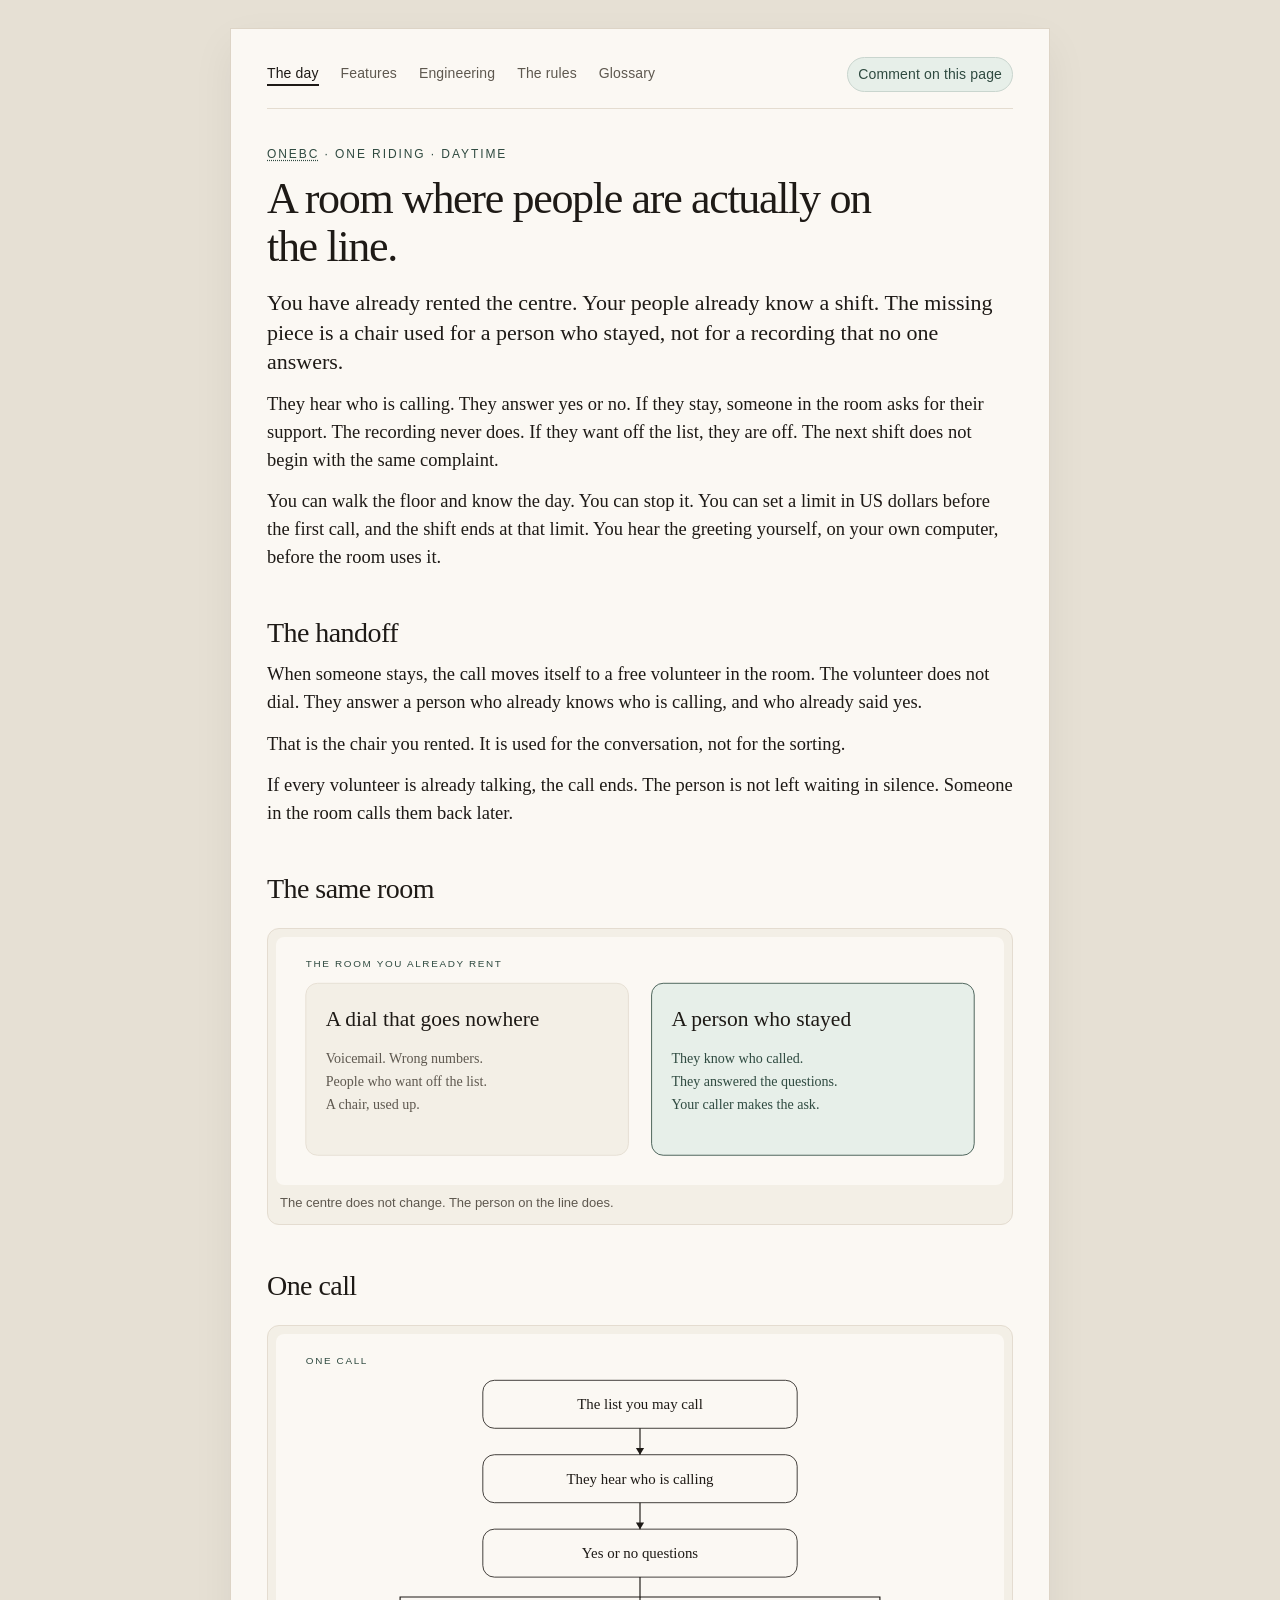
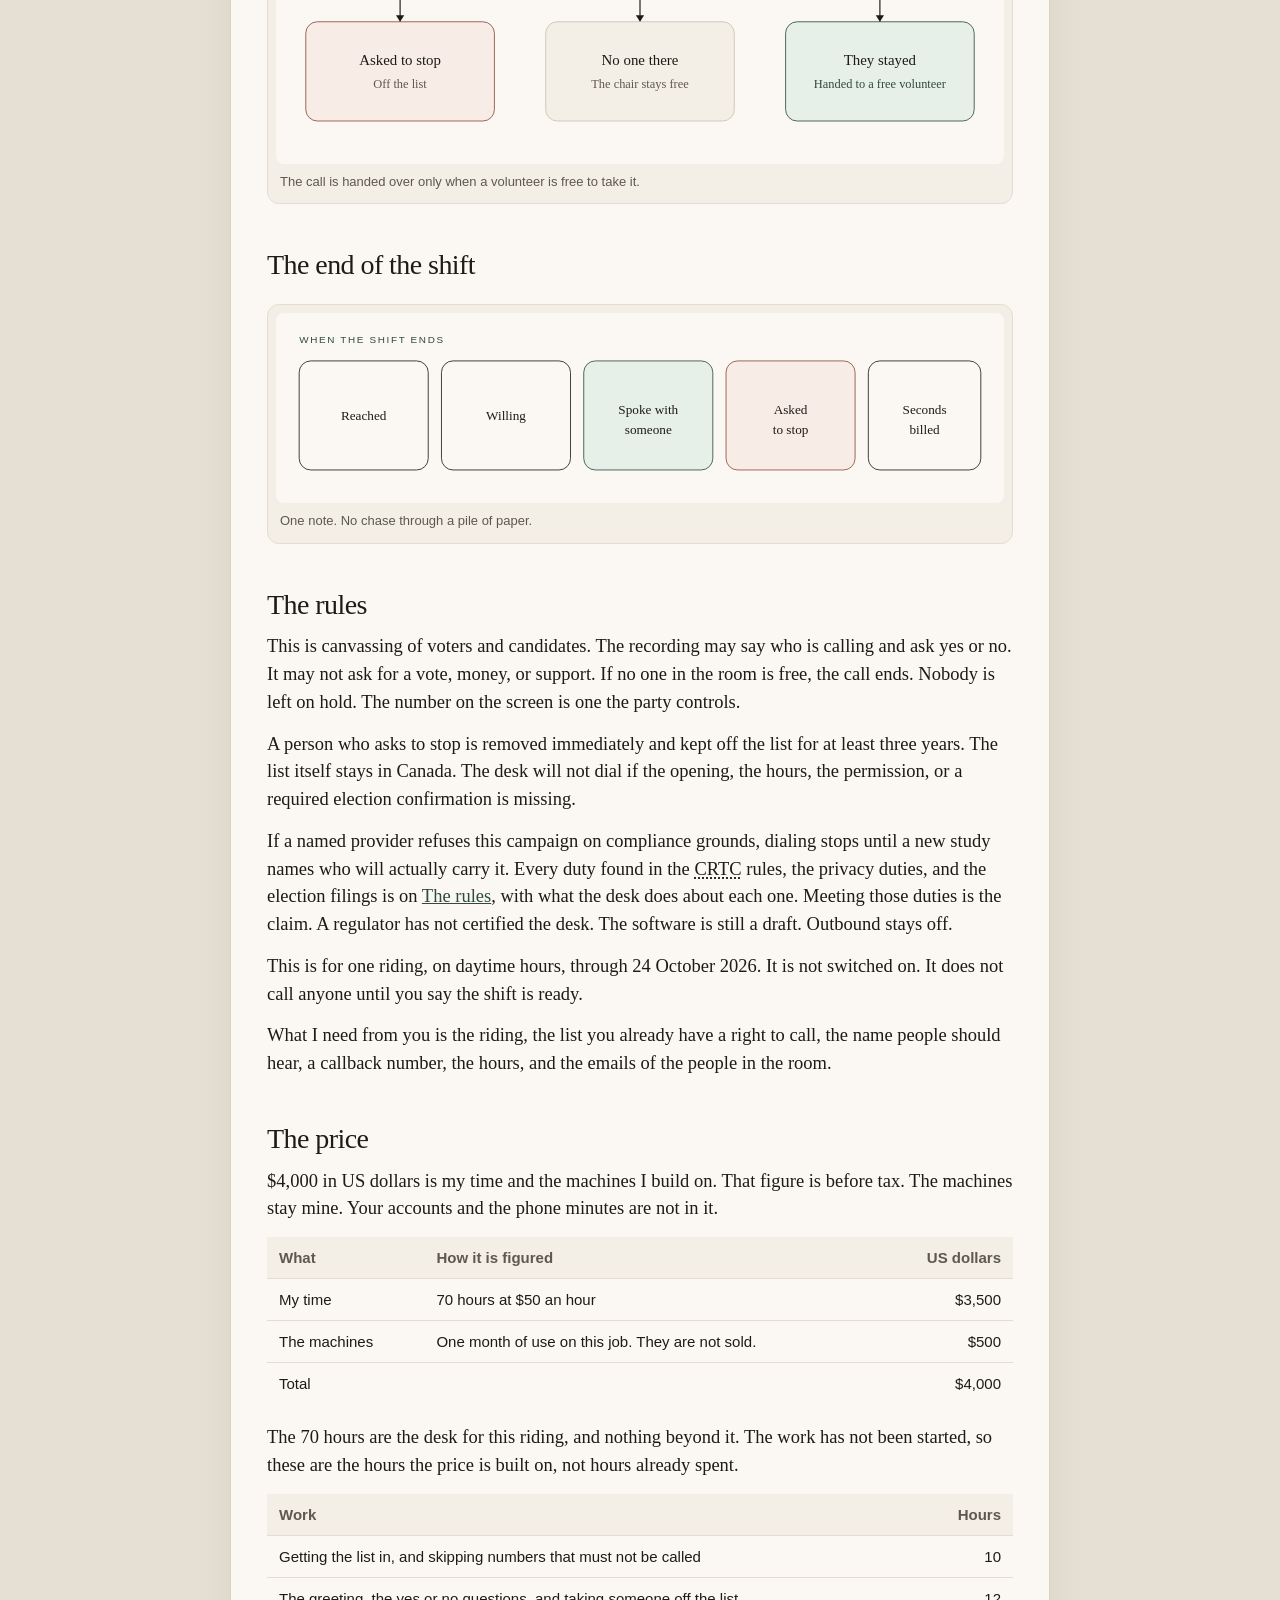
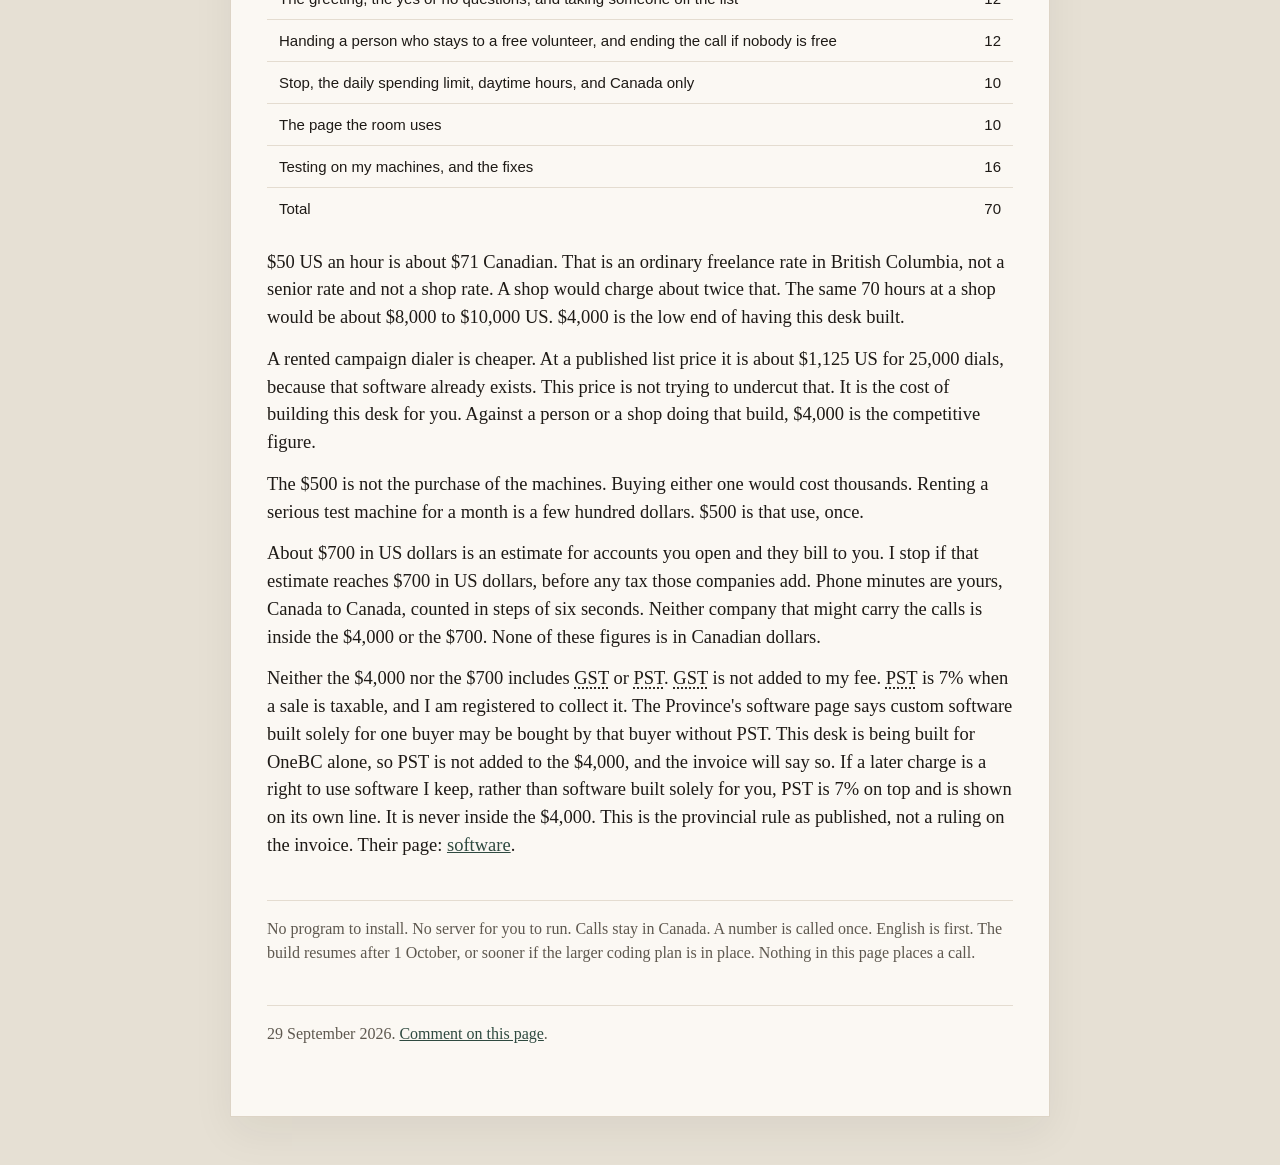
==== commit 48329efd: "Revert "Publish open letter on Canadian subscription fairness (#16)" This reverts commit 7916696e76c" ====
--- a/index.html
+++ b/index.html
@@ -1,19 +1,88 @@
 <!DOCTYPE html>
-<html lang="en"><head><meta charset="utf-8"><meta name="viewport" content="width=device-width, initial-scale=1"><title>One riding, daytime</title><link rel="stylesheet" href="assets/site.css"><link rel="canonical" href="https://jasincanada.github.io/onebc-platform/"></head>
+<html lang="en">
+<head>
+  <meta charset="utf-8">
+  <meta name="viewport" content="width=device-width, initial-scale=1">
+  <title>One riding, daytime</title>
+  <link rel="stylesheet" href="assets/site.css">
+  <link rel="canonical" href="https://jasincanada.github.io/onebc-platform/">
+</head>
 <body>
-  <nav><a href="index.html" aria-current="page">The day</a><a href="open-letter.html">Open letter</a><a href="features.html">Features</a><a href="engineering.html">Engineering</a><a href="compliance.html">The rules</a><a href="glossary.html">Glossary</a><a class="comment" href="https://github.com/jasincanada/onebc-platform/discussions/1">Comment on this page</a></nav>
-  <header><p class="kicker"><abbr title="OneBC. The party this briefing is written for.">OneBC</abbr> · one riding · daytime</p><h1>A room where people are actually on the line.</h1></header>
+  <nav>
+    <a href="index.html" aria-current="page">The day</a>
+    <a href="features.html">Features</a>
+    <a href="engineering.html">Engineering</a>
+    <a href="compliance.html">The rules</a>
+    <a href="glossary.html">Glossary</a>
+    <a class="comment" href="https://github.com/jasincanada/onebc-platform/discussions/1">Comment on this page</a>
+  </nav>
+  <header>
+    <p class="kicker"><abbr title="OneBC. The party this briefing is written for.">OneBC</abbr> · one riding · daytime</p>
+    <h1>A room where people are actually on the line.</h1>
+  </header>
   <p class="lede">You have already rented the centre. Your people already know a shift. The missing piece is a chair used for a person who stayed, not for a recording that no one answers.</p>
-  <p><strong>New:</strong> <a href="open-letter.html">Cancel should be as easy as subscribe — an open letter to every political party in Canada</a>.</p>
-  <p>They hear who is calling. They answer yes or no. If they stay, someone in the room asks for their support. The recording never does. If they want off the list, they are off. The next shift does not begin with the same complaint.</p><p>You can walk the floor and know the day. You can stop it. You can set a limit in US dollars before the first call, and the shift ends at that limit. You hear the greeting yourself, on your own computer, before the room uses it.</p>
-  <h2>The handoff</h2><p>When someone stays, the call moves itself to a free volunteer in the room. The volunteer does not dial. They answer a person who already knows who is calling, and who already said yes.</p><p>That is the chair you rented. It is used for the conversation, not for the sorting.</p><p>If every volunteer is already talking, the call ends. The person is not left waiting in silence. Someone in the room calls them back later.</p>
-  <h2>The same room</h2><figure><img src="assets/shift.svg" alt="Two kinds of shift in the rented room. One is spent on silence. One is spent on a person who stayed."><figcaption>The centre does not change. The person on the line does.</figcaption></figure>
-  <h2>One call</h2><figure><img src="assets/call-flow.svg" alt="Flowchart. A permitted list, then who is calling, then yes or no. Asked to stop leaves the list. No one there leaves the chair free. They stayed, and the call is handed to a free volunteer."><figcaption>The call is handed over only when a volunteer is free to take it.</figcaption></figure>
-  <h2>The end of the shift</h2><figure><img src="assets/note.svg" alt="Five facts at the end of the shift: reached, willing, spoke with someone, asked to stop, and seconds billed."><figcaption>One note. No chase through a pile of paper.</figcaption></figure>
-  <h2>The rules</h2><p>This is canvassing of voters and candidates. The recording may say who is calling and ask yes or no. It may not ask for a vote, money, or support. If no one in the room is free, the call ends. Nobody is left on hold. The number on the screen is one the party controls.</p><p>A person who asks to stop is removed immediately and kept off the list for at least three years. The list itself stays in Canada. The desk will not dial if the opening, the hours, the permission, or a required election confirmation is missing.</p><p>If a named provider refuses this campaign on compliance grounds, dialing stops until a new study names who will actually carry it. Every duty found in the <abbr title="CRTC. The Canadian Radio-television and Telecommunications Commission. It sets the rules for phone calls in Canada.">CRTC</abbr> rules, the privacy duties, and the election filings is on <a href="compliance.html">The rules</a>, with what the desk does about each one. Meeting those duties is the claim. A regulator has not certified the desk. The software is still a draft. Outbound stays off.</p>
-  <p>This is for one riding, on daytime hours, through 24 October 2026. It is not switched on. It does not call anyone until you say the shift is ready.</p><p>What I need from you is the riding, the list you already have a right to call, the name people should hear, a callback number, the hours, and the emails of the people in the room.</p>
-  <h2>The price</h2><p>$4,000 in US dollars is my time and the machines I build on. That figure is before tax. The machines stay mine. Your accounts and the phone minutes are not in it.</p><div class="table-wrap"><table><tr><th>What</th><th>How it is figured</th><th class="num">US dollars</th></tr><tr><td>My time</td><td>70 hours at $50 an hour</td><td class="num">$3,500</td></tr><tr><td>The machines</td><td>One month of use on this job. They are not sold.</td><td class="num">$500</td></tr><tr><td>Total</td><td></td><td class="num">$4,000</td></tr></table></div>
-  <p>The 70 hours are the desk for this riding, and nothing beyond it. The work has not been started, so these are the hours the price is built on, not hours already spent.</p><div class="table-wrap"><table><tr><th>Work</th><th class="num">Hours</th></tr><tr><td>Getting the list in, and skipping numbers that must not be called</td><td class="num">10</td></tr><tr><td>The greeting, the yes or no questions, and taking someone off the list</td><td class="num">12</td></tr><tr><td>Handing a person who stays to a free volunteer, and ending the call if nobody is free</td><td class="num">12</td></tr><tr><td>Stop, the daily spending limit, daytime hours, and Canada only</td><td class="num">10</td></tr><tr><td>The page the room uses</td><td class="num">10</td></tr><tr><td>Testing on my machines, and the fixes</td><td class="num">16</td></tr><tr><td>Total</td><td class="num">70</td></tr></table></div>
-  <p>$50 US an hour is about $71 Canadian. That is an ordinary freelance rate in British Columbia, not a senior rate and not a shop rate. A shop would charge about twice that. The same 70 hours at a shop would be about $8,000 to $10,000 US. $4,000 is the low end of having this desk built.</p><p>A rented campaign dialer is cheaper. At a published list price it is about $1,125 US for 25,000 dials, because that software already exists. This price is not trying to undercut that. It is the cost of building this desk for you. Against a person or a shop doing that build, $4,000 is the competitive figure.</p><p>The $500 is not the purchase of the machines. Buying either one would cost thousands. Renting a serious test machine for a month is a few hundred dollars. $500 is that use, once.</p><p>About $700 in US dollars is an estimate for accounts you open and they bill to you. I stop if that estimate reaches $700 in US dollars, before any tax those companies add. Phone minutes are yours, Canada to Canada, counted in steps of six seconds. Neither company that might carry the calls is inside the $4,000 or the $700. None of these figures is in Canadian dollars.</p><p>Neither the $4,000 nor the $700 includes <abbr title="GST. The federal goods and services tax. It is not included in the fee, and it is not added to it.">GST</abbr> or <abbr title="PST. The British Columbia sales tax, 7% when a sale is taxable. It is not included in the fee.">PST</abbr>. <abbr title="GST. The federal goods and services tax. It is not included in the fee, and it is not added to it.">GST</abbr> is not added to my fee. <abbr title="PST. The British Columbia sales tax, 7% when a sale is taxable. It is not included in the fee.">PST</abbr> is 7% when a sale is taxable, and I am registered to collect it. The Province's software page says custom software built solely for one buyer may be bought by that buyer without PST. This desk is being built for OneBC alone, so PST is not added to the $4,000, and the invoice will say so. If a later charge is a right to use software I keep, rather than software built solely for you, PST is 7% on top and is shown on its own line. It is never inside the $4,000. This is the provincial rule as published, not a ruling on the invoice. Their page: <a href="https://www2.gov.bc.ca/gov/content/taxes/sales-taxes/pst/publications/software">software</a>.</p>
-  <p class="end">No program to install. No server for you to run. Calls stay in Canada. A number is called once. English is first. The build resumes after 1 October, or sooner if the larger coding plan is in place. Nothing in this page places a call.</p><footer><p>1 October 2026. <a href="https://github.com/jasincanada/onebc-platform/discussions/1">Comment on this page</a>.</p></footer>
-</body></html>
+  <p>They hear who is calling. They answer yes or no. If they stay, someone in the room asks for their support. The recording never does. If they want off the list, they are off. The next shift does not begin with the same complaint.</p>
+  <p>You can walk the floor and know the day. You can stop it. You can set a limit in US dollars before the first call, and the shift ends at that limit. You hear the greeting yourself, on your own computer, before the room uses it.</p>
+
+
+  <h2>The handoff</h2>
+  <p>When someone stays, the call moves itself to a free volunteer in the room. The volunteer does not dial. They answer a person who already knows who is calling, and who already said yes.</p>
+  <p>That is the chair you rented. It is used for the conversation, not for the sorting.</p>
+  <p>If every volunteer is already talking, the call ends. The person is not left waiting in silence. Someone in the room calls them back later.</p>
+
+  <h2>The same room</h2>
+  <figure>
+    <img src="assets/shift.svg" alt="Two kinds of shift in the rented room. One is spent on silence. One is spent on a person who stayed.">
+    <figcaption>The centre does not change. The person on the line does.</figcaption>
+  </figure>
+
+  <h2>One call</h2>
+  <figure>
+    <img src="assets/call-flow.svg" alt="Flowchart. A permitted list, then who is calling, then yes or no. Asked to stop leaves the list. No one there leaves the chair free. They stayed, and the call is handed to a free volunteer.">
+    <figcaption>The call is handed over only when a volunteer is free to take it.</figcaption>
+  </figure>
+
+  <h2>The end of the shift</h2>
+  <figure>
+    <img src="assets/note.svg" alt="Five facts at the end of the shift: reached, willing, spoke with someone, asked to stop, and seconds billed.">
+    <figcaption>One note. No chase through a pile of paper.</figcaption>
+  </figure>
+
+  <h2>The rules</h2>
+  <p>This is canvassing of voters and candidates. The recording may say who is calling and ask yes or no. It may not ask for a vote, money, or support. If no one in the room is free, the call ends. Nobody is left on hold. The number on the screen is one the party controls.</p>
+  <p>A person who asks to stop is removed immediately and kept off the list for at least three years. The list itself stays in Canada. The desk will not dial if the opening, the hours, the permission, or a required election confirmation is missing.</p>
+  <p>If a named provider refuses this campaign on compliance grounds, dialing stops until a new study names who will actually carry it. Every duty found in the <abbr title="CRTC. The Canadian Radio-television and Telecommunications Commission. It sets the rules for phone calls in Canada.">CRTC</abbr> rules, the privacy duties, and the election filings is on <a href="compliance.html">The rules</a>, with what the desk does about each one. Meeting those duties is the claim. A regulator has not certified the desk. The software is still a draft. Outbound stays off.</p>
+
+  <p>This is for one riding, on daytime hours, through 24 October 2026. It is not switched on. It does not call anyone until you say the shift is ready.</p>
+  <p>What I need from you is the riding, the list you already have a right to call, the name people should hear, a callback number, the hours, and the emails of the people in the room.</p>
+  <h2>The price</h2>
+  <p>$4,000 in US dollars is my time and the machines I build on. That figure is before tax. The machines stay mine. Your accounts and the phone minutes are not in it.</p>
+  <div class="table-wrap"><table>
+    <tr><th>What</th><th>How it is figured</th><th class="num">US dollars</th></tr>
+    <tr><td>My time</td><td>70 hours at $50 an hour</td><td class="num">$3,500</td></tr>
+    <tr><td>The machines</td><td>One month of use on this job. They are not sold.</td><td class="num">$500</td></tr>
+    <tr><td>Total</td><td></td><td class="num">$4,000</td></tr>
+  </table></div>
+  <p>The 70 hours are the desk for this riding, and nothing beyond it. The work has not been started, so these are the hours the price is built on, not hours already spent.</p>
+  <div class="table-wrap"><table>
+    <tr><th>Work</th><th class="num">Hours</th></tr>
+    <tr><td>Getting the list in, and skipping numbers that must not be called</td><td class="num">10</td></tr>
+    <tr><td>The greeting, the yes or no questions, and taking someone off the list</td><td class="num">12</td></tr>
+    <tr><td>Handing a person who stays to a free volunteer, and ending the call if nobody is free</td><td class="num">12</td></tr>
+    <tr><td>Stop, the daily spending limit, daytime hours, and Canada only</td><td class="num">10</td></tr>
+    <tr><td>The page the room uses</td><td class="num">10</td></tr>
+    <tr><td>Testing on my machines, and the fixes</td><td class="num">16</td></tr>
+    <tr><td>Total</td><td class="num">70</td></tr>
+  </table></div>
+  <p>$50 US an hour is about $71 Canadian. That is an ordinary freelance rate in British Columbia, not a senior rate and not a shop rate. A shop would charge about twice that. The same 70 hours at a shop would be about $8,000 to $10,000 US. $4,000 is the low end of having this desk built.</p>
+  <p>A rented campaign dialer is cheaper. At a published list price it is about $1,125 US for 25,000 dials, because that software already exists. This price is not trying to undercut that. It is the cost of building this desk for you. Against a person or a shop doing that build, $4,000 is the competitive figure.</p>
+  <p>The $500 is not the purchase of the machines. Buying either one would cost thousands. Renting a serious test machine for a month is a few hundred dollars. $500 is that use, once.</p>
+  <p>About $700 in US dollars is an estimate for accounts you open and they bill to you. I stop if that estimate reaches $700 in US dollars, before any tax those companies add. Phone minutes are yours, Canada to Canada, counted in steps of six seconds. Neither company that might carry the calls is inside the $4,000 or the $700. None of these figures is in Canadian dollars.</p>
+  <p>Neither the $4,000 nor the $700 includes <abbr title="GST. The federal goods and services tax. It is not included in the fee, and it is not added to it.">GST</abbr> or <abbr title="PST. The British Columbia sales tax, 7% when a sale is taxable. It is not included in the fee.">PST</abbr>. <abbr title="GST. The federal goods and services tax. It is not included in the fee, and it is not added to it.">GST</abbr> is not added to my fee. <abbr title="PST. The British Columbia sales tax, 7% when a sale is taxable. It is not included in the fee.">PST</abbr> is 7% when a sale is taxable, and I am registered to collect it. The Province's software page says custom software built solely for one buyer may be bought by that buyer without PST. This desk is being built for OneBC alone, so PST is not added to the $4,000, and the invoice will say so. If a later charge is a right to use software I keep, rather than software built solely for you, PST is 7% on top and is shown on its own line. It is never inside the $4,000. This is the provincial rule as published, not a ruling on the invoice. Their page: <a href="https://www2.gov.bc.ca/gov/content/taxes/sales-taxes/pst/publications/software">software</a>.</p>
+
+  <p class="end">No program to install. No server for you to run. Calls stay in Canada. A number is called once. English is first. The build resumes after 1 October, or sooner if the larger coding plan is in place. Nothing in this page places a call.</p>
+  <footer>
+    <p>29 September 2026. <a href="https://github.com/jasincanada/onebc-platform/discussions/1">Comment on this page</a>.</p>
+  </footer>
+</body>
+</html>
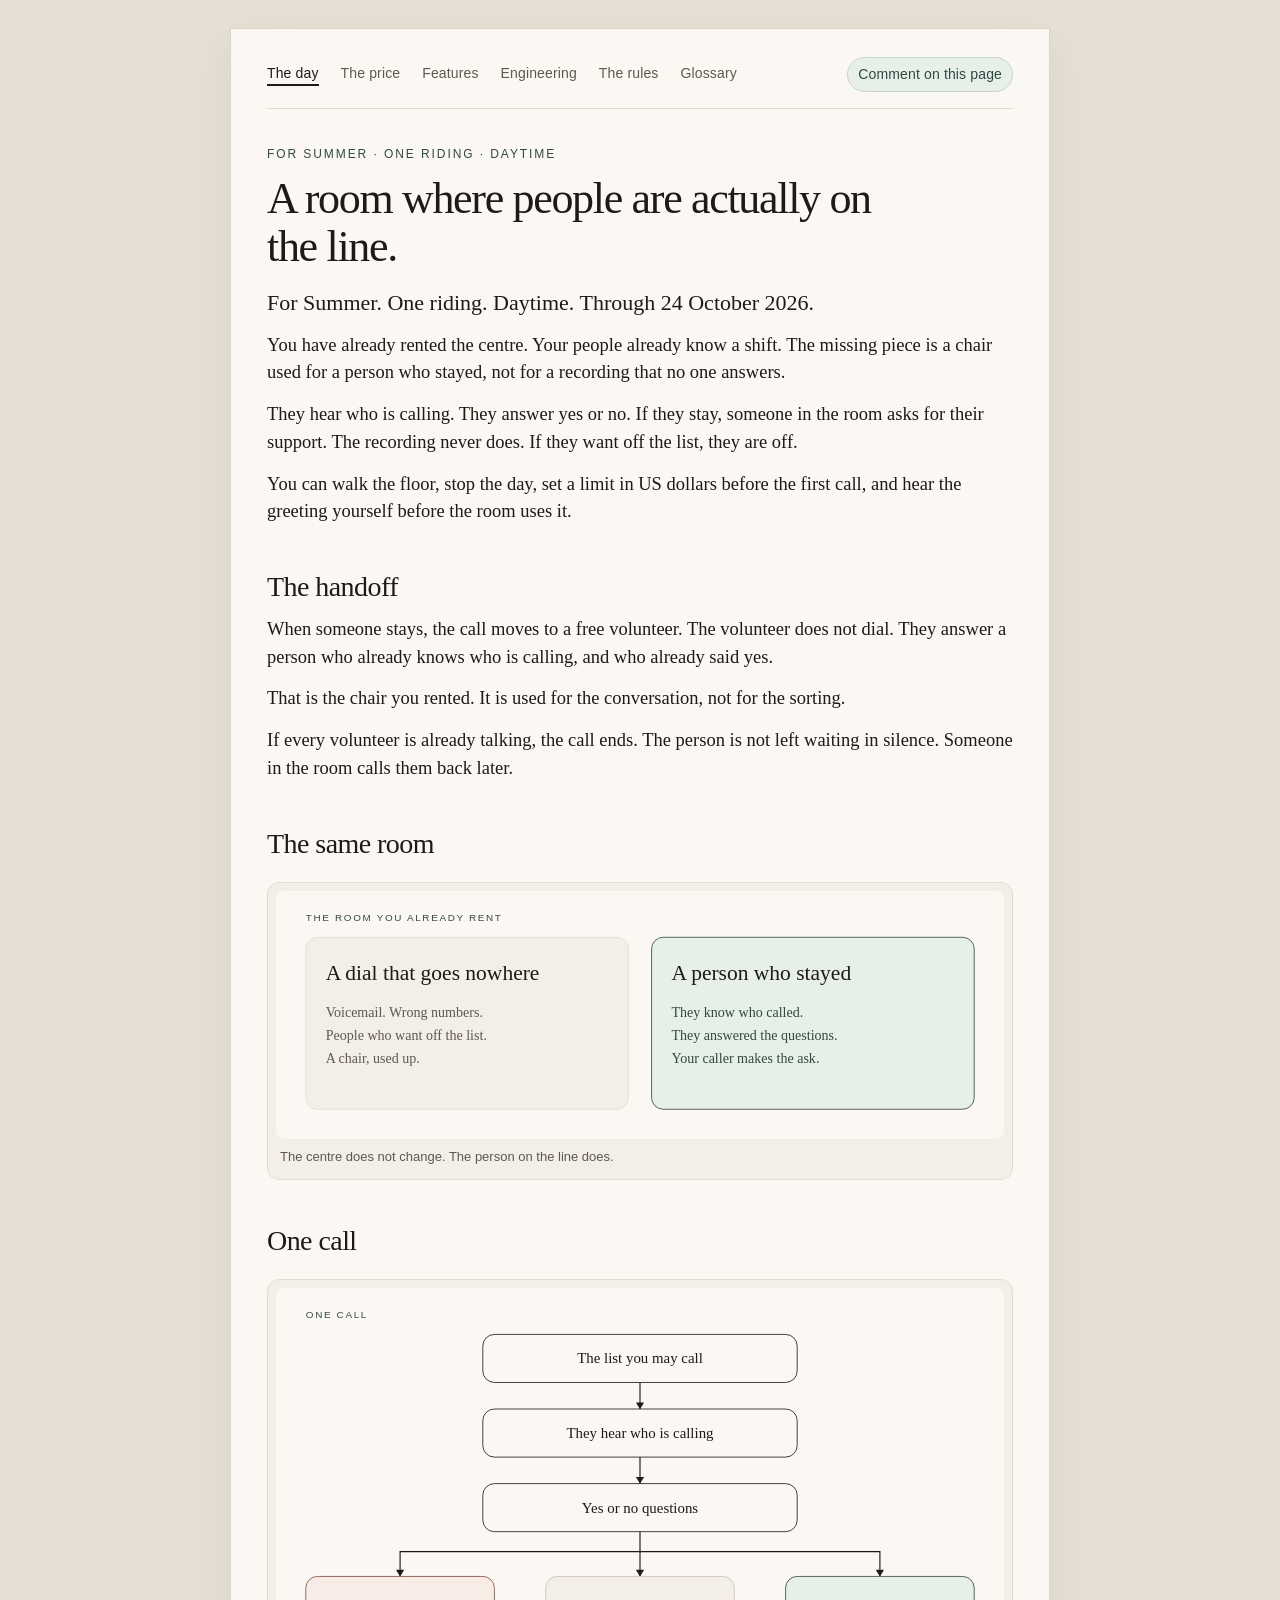
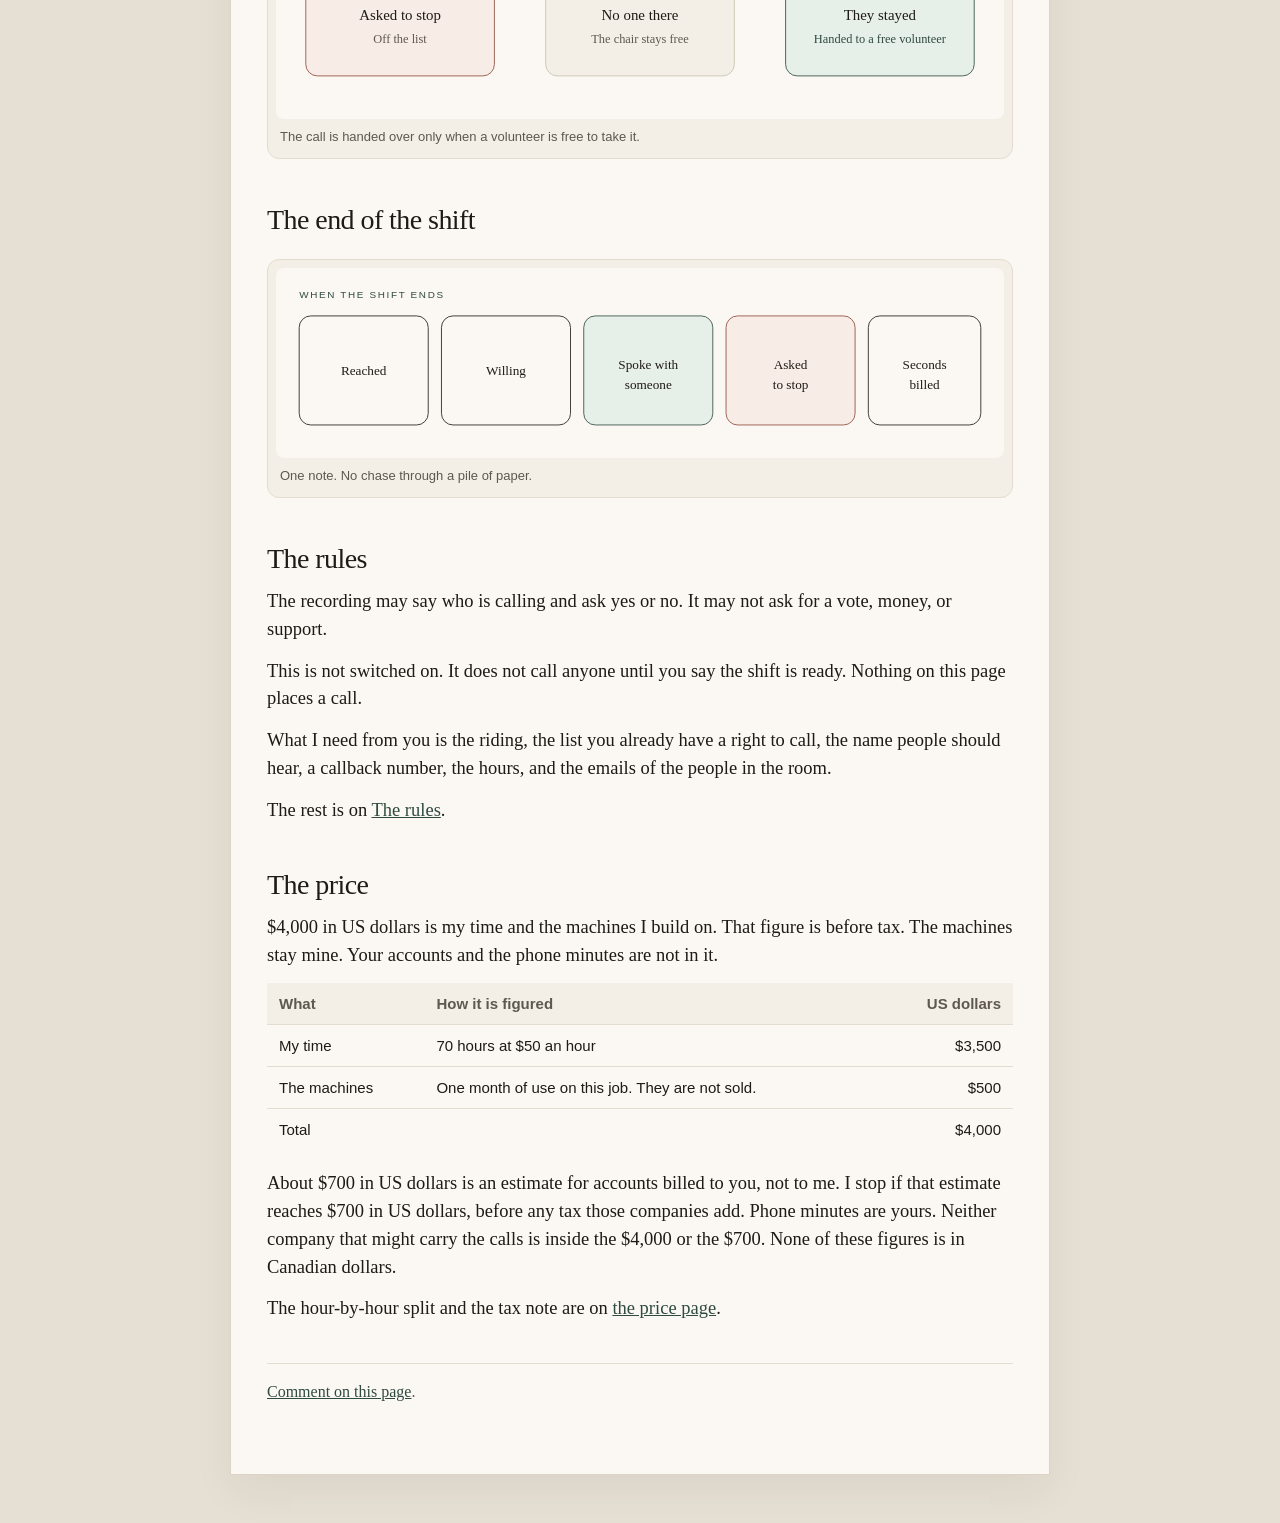
==== commit b1355ec1: "Shorten the first page of the briefing and move the price detail off it." ====
--- a/index.html
+++ b/index.html
@@ -10,6 +10,7 @@
 <body>
   <nav>
     <a href="index.html" aria-current="page">The day</a>
+    <a href="price.html">The price</a>
     <a href="features.html">Features</a>
     <a href="engineering.html">Engineering</a>
     <a href="compliance.html">The rules</a>
@@ -17,16 +18,16 @@
     <a class="comment" href="https://github.com/jasincanada/onebc-platform/discussions/1">Comment on this page</a>
   </nav>
   <header>
-    <p class="kicker"><abbr title="OneBC. The party this briefing is written for.">OneBC</abbr> · one riding · daytime</p>
+    <p class="kicker">For Summer · one riding · daytime</p>
     <h1>A room where people are actually on the line.</h1>
   </header>
-  <p class="lede">You have already rented the centre. Your people already know a shift. The missing piece is a chair used for a person who stayed, not for a recording that no one answers.</p>
-  <p>They hear who is calling. They answer yes or no. If they stay, someone in the room asks for their support. The recording never does. If they want off the list, they are off. The next shift does not begin with the same complaint.</p>
-  <p>You can walk the floor and know the day. You can stop it. You can set a limit in US dollars before the first call, and the shift ends at that limit. You hear the greeting yourself, on your own computer, before the room uses it.</p>
-
+  <p class="lede">For Summer. One riding. Daytime. Through 24 October 2026.</p>
+  <p>You have already rented the centre. Your people already know a shift. The missing piece is a chair used for a person who stayed, not for a recording that no one answers.</p>
+  <p>They hear who is calling. They answer yes or no. If they stay, someone in the room asks for their support. The recording never does. If they want off the list, they are off.</p>
+  <p>You can walk the floor, stop the day, set a limit in US dollars before the first call, and hear the greeting yourself before the room uses it.</p>
 
   <h2>The handoff</h2>
-  <p>When someone stays, the call moves itself to a free volunteer in the room. The volunteer does not dial. They answer a person who already knows who is calling, and who already said yes.</p>
+  <p>When someone stays, the call moves to a free volunteer. The volunteer does not dial. They answer a person who already knows who is calling, and who already said yes.</p>
   <p>That is the chair you rented. It is used for the conversation, not for the sorting.</p>
   <p>If every volunteer is already talking, the call ends. The person is not left waiting in silence. Someone in the room calls them back later.</p>
 
@@ -49,12 +50,11 @@
   </figure>
 
   <h2>The rules</h2>
-  <p>This is canvassing of voters and candidates. The recording may say who is calling and ask yes or no. It may not ask for a vote, money, or support. If no one in the room is free, the call ends. Nobody is left on hold. The number on the screen is one the party controls.</p>
-  <p>A person who asks to stop is removed immediately and kept off the list for at least three years. The list itself stays in Canada. The desk will not dial if the opening, the hours, the permission, or a required election confirmation is missing.</p>
-  <p>If a named provider refuses this campaign on compliance grounds, dialing stops until a new study names who will actually carry it. Every duty found in the <abbr title="CRTC. The Canadian Radio-television and Telecommunications Commission. It sets the rules for phone calls in Canada.">CRTC</abbr> rules, the privacy duties, and the election filings is on <a href="compliance.html">The rules</a>, with what the desk does about each one. Meeting those duties is the claim. A regulator has not certified the desk. The software is still a draft. Outbound stays off.</p>
+  <p>The recording may say who is calling and ask yes or no. It may not ask for a vote, money, or support.</p>
+  <p>This is not switched on. It does not call anyone until you say the shift is ready. Nothing on this page places a call.</p>
+  <p>What I need from you is the riding, the list you already have a right to call, the name people should hear, a callback number, the hours, and the emails of the people in the room.</p>
+  <p>The rest is on <a href="compliance.html">The rules</a>.</p>
 
-  <p>This is for one riding, on daytime hours, through 24 October 2026. It is not switched on. It does not call anyone until you say the shift is ready.</p>
-  <p>What I need from you is the riding, the list you already have a right to call, the name people should hear, a callback number, the hours, and the emails of the people in the room.</p>
   <h2>The price</h2>
   <p>$4,000 in US dollars is my time and the machines I build on. That figure is before tax. The machines stay mine. Your accounts and the phone minutes are not in it.</p>
   <div class="table-wrap"><table>
@@ -63,26 +63,11 @@
     <tr><td>The machines</td><td>One month of use on this job. They are not sold.</td><td class="num">$500</td></tr>
     <tr><td>Total</td><td></td><td class="num">$4,000</td></tr>
   </table></div>
-  <p>The 70 hours are the desk for this riding, and nothing beyond it. The work has not been started, so these are the hours the price is built on, not hours already spent.</p>
-  <div class="table-wrap"><table>
-    <tr><th>Work</th><th class="num">Hours</th></tr>
-    <tr><td>Getting the list in, and skipping numbers that must not be called</td><td class="num">10</td></tr>
-    <tr><td>The greeting, the yes or no questions, and taking someone off the list</td><td class="num">12</td></tr>
-    <tr><td>Handing a person who stays to a free volunteer, and ending the call if nobody is free</td><td class="num">12</td></tr>
-    <tr><td>Stop, the daily spending limit, daytime hours, and Canada only</td><td class="num">10</td></tr>
-    <tr><td>The page the room uses</td><td class="num">10</td></tr>
-    <tr><td>Testing on my machines, and the fixes</td><td class="num">16</td></tr>
-    <tr><td>Total</td><td class="num">70</td></tr>
-  </table></div>
-  <p>$50 US an hour is about $71 Canadian. That is an ordinary freelance rate in British Columbia, not a senior rate and not a shop rate. A shop would charge about twice that. The same 70 hours at a shop would be about $8,000 to $10,000 US. $4,000 is the low end of having this desk built.</p>
-  <p>A rented campaign dialer is cheaper. At a published list price it is about $1,125 US for 25,000 dials, because that software already exists. This price is not trying to undercut that. It is the cost of building this desk for you. Against a person or a shop doing that build, $4,000 is the competitive figure.</p>
-  <p>The $500 is not the purchase of the machines. Buying either one would cost thousands. Renting a serious test machine for a month is a few hundred dollars. $500 is that use, once.</p>
-  <p>About $700 in US dollars is an estimate for accounts you open and they bill to you. I stop if that estimate reaches $700 in US dollars, before any tax those companies add. Phone minutes are yours, Canada to Canada, counted in steps of six seconds. Neither company that might carry the calls is inside the $4,000 or the $700. None of these figures is in Canadian dollars.</p>
-  <p>Neither the $4,000 nor the $700 includes <abbr title="GST. The federal goods and services tax. It is not included in the fee, and it is not added to it.">GST</abbr> or <abbr title="PST. The British Columbia sales tax, 7% when a sale is taxable. It is not included in the fee.">PST</abbr>. <abbr title="GST. The federal goods and services tax. It is not included in the fee, and it is not added to it.">GST</abbr> is not added to my fee. <abbr title="PST. The British Columbia sales tax, 7% when a sale is taxable. It is not included in the fee.">PST</abbr> is 7% when a sale is taxable, and I am registered to collect it. The Province's software page says custom software built solely for one buyer may be bought by that buyer without PST. This desk is being built for OneBC alone, so PST is not added to the $4,000, and the invoice will say so. If a later charge is a right to use software I keep, rather than software built solely for you, PST is 7% on top and is shown on its own line. It is never inside the $4,000. This is the provincial rule as published, not a ruling on the invoice. Their page: <a href="https://www2.gov.bc.ca/gov/content/taxes/sales-taxes/pst/publications/software">software</a>.</p>
+  <p>About $700 in US dollars is an estimate for accounts billed to you, not to me. I stop if that estimate reaches $700 in US dollars, before any tax those companies add. Phone minutes are yours. Neither company that might carry the calls is inside the $4,000 or the $700. None of these figures is in Canadian dollars.</p>
+  <p>The hour-by-hour split and the tax note are on <a href="price.html">the price page</a>.</p>
 
-  <p class="end">No program to install. No server for you to run. Calls stay in Canada. A number is called once. English is first. The build resumes after 1 October, or sooner if the larger coding plan is in place. Nothing in this page places a call.</p>
   <footer>
-    <p>29 September 2026. <a href="https://github.com/jasincanada/onebc-platform/discussions/1">Comment on this page</a>.</p>
+    <p><a href="https://github.com/jasincanada/onebc-platform/discussions/1">Comment on this page</a>.</p>
   </footer>
 </body>
 </html>
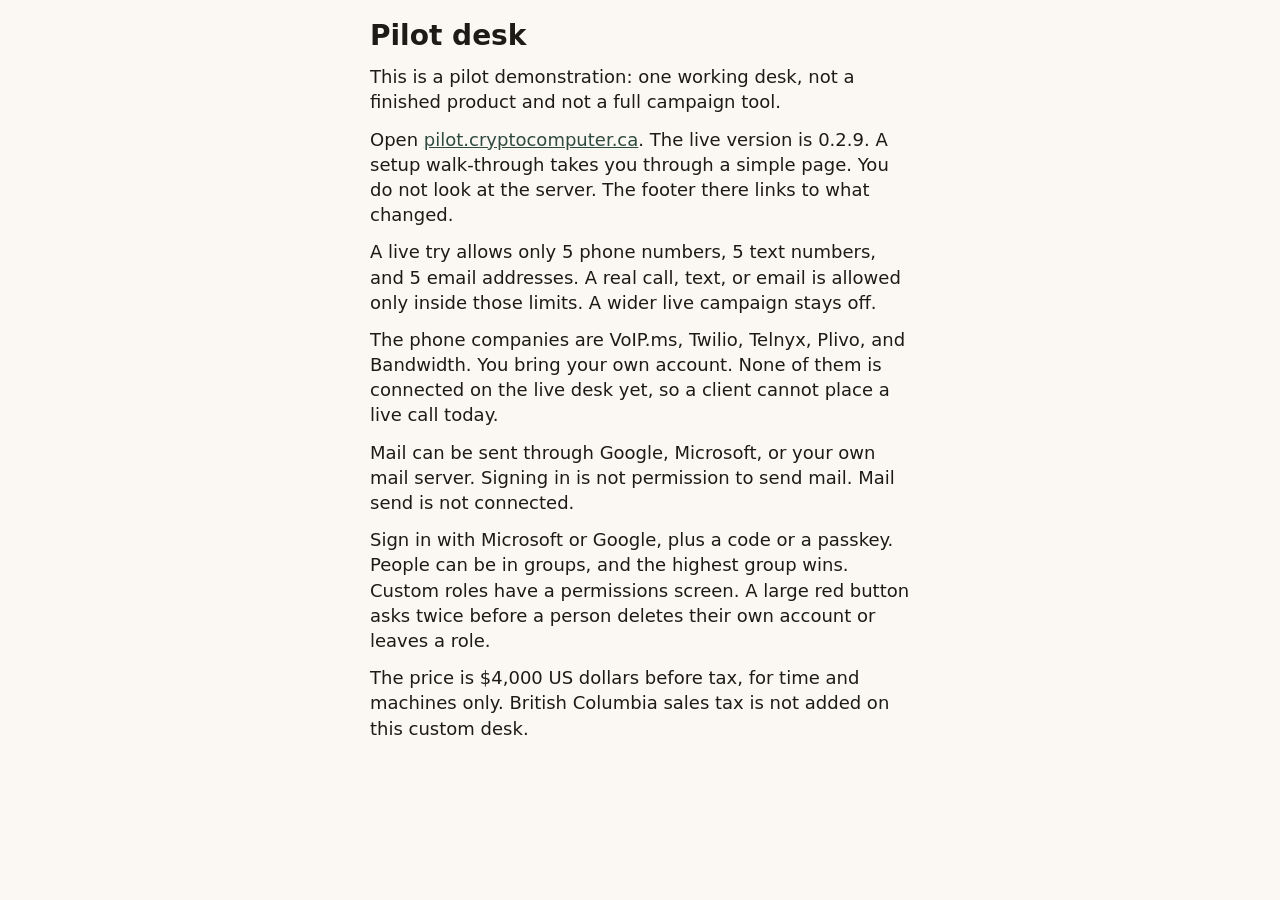
==== commit e1d962b2: "Replace the roadmap with one short page for the live pilot. The old briefing described a full campai" ====
--- a/index.html
+++ b/index.html
@@ -3,71 +3,21 @@
 <head>
   <meta charset="utf-8">
   <meta name="viewport" content="width=device-width, initial-scale=1">
-  <title>One riding, daytime</title>
+  <title>OneBC pilot desk</title>
+  <meta name="description" content="A pilot demonstration of one working desk. Not a finished product and not a full campaign tool.">
   <link rel="stylesheet" href="assets/site.css">
   <link rel="canonical" href="https://jasincanada.github.io/onebc-platform/">
 </head>
 <body>
-  <nav>
-    <a href="index.html" aria-current="page">The day</a>
-    <a href="price.html">The price</a>
-    <a href="features.html">Features</a>
-    <a href="engineering.html">Engineering</a>
-    <a href="compliance.html">The rules</a>
-    <a href="glossary.html">Glossary</a>
-    <a class="comment" href="https://github.com/jasincanada/onebc-platform/discussions/1">Comment on this page</a>
-  </nav>
-  <header>
-    <p class="kicker">For Summer · one riding · daytime</p>
-    <h1>A room where people are actually on the line.</h1>
-  </header>
-  <p class="lede">For Summer. One riding. Daytime. Through 24 October 2026.</p>
-  <p>You have already rented the centre. Your people already know a shift. The missing piece is a chair used for a person who stayed, not for a recording that no one answers.</p>
-  <p>They hear who is calling. They answer yes or no. If they stay, someone in the room asks for their support. The recording never does. If they want off the list, they are off.</p>
-  <p>You can walk the floor, stop the day, set a limit in US dollars before the first call, and hear the greeting yourself before the room uses it.</p>
-
-  <h2>The handoff</h2>
-  <p>When someone stays, the call moves to a free volunteer. The volunteer does not dial. They answer a person who already knows who is calling, and who already said yes.</p>
-  <p>That is the chair you rented. It is used for the conversation, not for the sorting.</p>
-  <p>If every volunteer is already talking, the call ends. The person is not left waiting in silence. Someone in the room calls them back later.</p>
-
-  <h2>The same room</h2>
-  <figure>
-    <img src="assets/shift.svg" alt="Two kinds of shift in the rented room. One is spent on silence. One is spent on a person who stayed.">
-    <figcaption>The centre does not change. The person on the line does.</figcaption>
-  </figure>
-
-  <h2>One call</h2>
-  <figure>
-    <img src="assets/call-flow.svg" alt="Flowchart. A permitted list, then who is calling, then yes or no. Asked to stop leaves the list. No one there leaves the chair free. They stayed, and the call is handed to a free volunteer.">
-    <figcaption>The call is handed over only when a volunteer is free to take it.</figcaption>
-  </figure>
-
-  <h2>The end of the shift</h2>
-  <figure>
-    <img src="assets/note.svg" alt="Five facts at the end of the shift: reached, willing, spoke with someone, asked to stop, and seconds billed.">
-    <figcaption>One note. No chase through a pile of paper.</figcaption>
-  </figure>
-
-  <h2>The rules</h2>
-  <p>The recording may say who is calling and ask yes or no. It may not ask for a vote, money, or support.</p>
-  <p>This is not switched on. It does not call anyone until you say the shift is ready. Nothing on this page places a call.</p>
-  <p>What I need from you is the riding, the list you already have a right to call, the name people should hear, a callback number, the hours, and the emails of the people in the room.</p>
-  <p>The rest is on <a href="compliance.html">The rules</a>.</p>
-
-  <h2>The price</h2>
-  <p>$4,000 in US dollars is my time and the machines I build on. That figure is before tax. The machines stay mine. Your accounts and the phone minutes are not in it.</p>
-  <div class="table-wrap"><table>
-    <tr><th>What</th><th>How it is figured</th><th class="num">US dollars</th></tr>
-    <tr><td>My time</td><td>70 hours at $50 an hour</td><td class="num">$3,500</td></tr>
-    <tr><td>The machines</td><td>One month of use on this job. They are not sold.</td><td class="num">$500</td></tr>
-    <tr><td>Total</td><td></td><td class="num">$4,000</td></tr>
-  </table></div>
-  <p>About $700 in US dollars is an estimate for accounts billed to you, not to me. I stop if that estimate reaches $700 in US dollars, before any tax those companies add. Phone minutes are yours. Neither company that might carry the calls is inside the $4,000 or the $700. None of these figures is in Canadian dollars.</p>
-  <p>The hour-by-hour split and the tax note are on <a href="price.html">the price page</a>.</p>
-
-  <footer>
-    <p><a href="https://github.com/jasincanada/onebc-platform/discussions/1">Comment on this page</a>.</p>
-  </footer>
+  <main>
+    <h1>Pilot desk</h1>
+    <p>This is a pilot demonstration: one working desk, not a finished product and not a full campaign tool.</p>
+    <p>Open <a href="https://pilot.cryptocomputer.ca">pilot.cryptocomputer.ca</a>. The live version is 0.2.9. A setup walk-through takes you through a simple page. You do not look at the server. The footer there links to what changed.</p>
+    <p>A live try allows only 5 phone numbers, 5 text numbers, and 5 email addresses. A real call, text, or email is allowed only inside those limits. A wider live campaign stays off.</p>
+    <p>The phone companies are VoIP.ms, Twilio, Telnyx, Plivo, and Bandwidth. You bring your own account. None of them is connected on the live desk yet, so a client cannot place a live call today.</p>
+    <p>Mail can be sent through Google, Microsoft, or your own mail server. Signing in is not permission to send mail. Mail send is not connected.</p>
+    <p>Sign in with Microsoft or Google, plus a code or a passkey. People can be in groups, and the highest group wins. Custom roles have a permissions screen. A large red button asks twice before a person deletes their own account or leaves a role.</p>
+    <p>The price is $4,000 US dollars before tax, for time and machines only. British Columbia sales tax is not added on this custom desk.</p>
+  </main>
 </body>
 </html>
--- a/assets/site.css
+++ b/assets/site.css
@@ -1,147 +1,25 @@
 :root {
-  --desk: #e6e0d4;
   --paper: #fbf8f3;
   --ink: #1e1a16;
-  --quiet: #5e584f;
-  --line: #e4dcd0;
   --moss: #2f4a40;
-  --moss-soft: #e7efe9;
-  --clay-soft: #f8ece7;
 }
 * { box-sizing: border-box; }
-html { background: var(--desk); }
+html { background: var(--paper); }
 body {
-  margin: 28px auto 48px;
-  max-width: 820px;
-  padding: 28px 36px 56px;
+  margin: 0 auto;
+  max-width: 36rem;
+  padding: 20px 18px 28px;
   color: var(--ink);
   background: var(--paper);
-  border: 1px solid #ddd4c6;
-  box-shadow: 0 16px 40px rgba(30, 26, 22, 0.06);
-  font-family: Georgia, "Iowan Old Style", Palatino, "Palatino Linotype", serif;
-  font-size: 18.5px;
-  line-height: 1.5;
-}
-nav {
-  display: flex;
-  flex-wrap: wrap;
-  gap: 6px 22px;
-  align-items: center;
-  margin: 0 0 8px;
-  padding-bottom: 16px;
-  border-bottom: 1px solid var(--line);
-  font-family: "Segoe UI", Helvetica, Arial, sans-serif;
-  font-size: 14px;
-  letter-spacing: 0.01em;
-}
-nav a {
-  color: var(--quiet);
-  text-decoration: none;
-  padding-bottom: 2px;
-}
-nav a:hover { color: var(--ink); }
-nav a[aria-current="page"] {
-  color: var(--ink);
-  box-shadow: inset 0 -2px 0 var(--ink);
-}
-.comment {
-  margin-left: auto;
-  color: var(--moss);
-  border: 1px solid #c9d5ce;
-  background: var(--moss-soft);
-  padding: 6px 10px;
-  border-radius: 999px;
-}
-.comment:hover { color: var(--moss); }
-header { padding-top: 28px; }
-.kicker {
-  margin: 0 0 12px;
-  color: var(--moss);
-  font-family: "Segoe UI", Helvetica, Arial, sans-serif;
-  font-size: 12px;
-  letter-spacing: 0.16em;
-  text-transform: uppercase;
+  font-family: "Segoe UI", system-ui, sans-serif;
+  font-size: 18px;
+  line-height: 1.4;
 }
 h1 {
-  margin: 0 0 18px;
-  max-width: 14em;
-  font-size: 44px;
-  font-weight: normal;
-  line-height: 1.08;
-  letter-spacing: -0.03em;
+  margin: 0 0 12px;
+  font-size: 28px;
+  font-weight: 650;
+  line-height: 1.15;
 }
-h2 {
-  margin: 44px 0 12px;
-  font-size: 28px;
-  font-weight: normal;
-  line-height: 1.2;
-  letter-spacing: -0.02em;
-  color: var(--ink);
-}
-p { margin: 0 0 14px; }
-ul { margin: 0 0 16px; padding-left: 1.15em; }
-li { margin: 0 0 8px; }
-.lede {
-  font-size: 22px;
-  line-height: 1.35;
-  color: var(--ink);
-}
-figure {
-  margin: 22px 0 8px;
-  padding: 8px;
-  background: #f3efe6;
-  border: 1px solid var(--line);
-  border-radius: 12px;
-}
-img { width: 100%; height: auto; display: block; border-radius: 8px; }
-figcaption {
-  margin: 8px 4px 4px;
-  color: var(--quiet);
-  font-family: "Segoe UI", Helvetica, Arial, sans-serif;
-  font-size: 13px;
-}
-.table-wrap { width: 100%; overflow-x: auto; margin: 8px 0 20px; }
-table {
-  width: 100%;
-  border-collapse: collapse;
-  font-family: "Segoe UI", Helvetica, Arial, sans-serif;
-  font-size: 15px;
-  line-height: 1.4;
-}
-th, td {
-  text-align: left;
-  vertical-align: top;
-  padding: 10px 12px;
-  border-bottom: 1px solid var(--line);
-}
-th {
-  color: var(--quiet);
-  font-weight: 600;
-  background: #f3efe6;
-}
-tr:last-child td { border-bottom: 0; }
-td.num, th.num { text-align: right; white-space: nowrap; font-variant-numeric: tabular-nums; }
-.end, footer {
-  margin-top: 40px;
-  padding-top: 16px;
-  border-top: 1px solid var(--line);
-  color: var(--quiet);
-  font-size: 16px;
-}
+p { margin: 0 0 12px; }
 a { color: var(--moss); }
-footer a { color: var(--moss); }
-strong { font-weight: 600; }
-@media (max-width: 720px) {
-  body { margin: 0; padding: 20px 18px 48px; border: 0; box-shadow: none; font-size: 17.5px; }
-  h1 { font-size: 34px; max-width: none; }
-  h2 { font-size: 24px; }
-  .lede { font-size: 20px; }
-  .comment { margin-left: 0; }
-  nav { gap: 10px 16px; }
-}
-
-abbr {
-  text-decoration: underline dotted;
-  text-underline-offset: 0.18em;
-  cursor: help;
-}
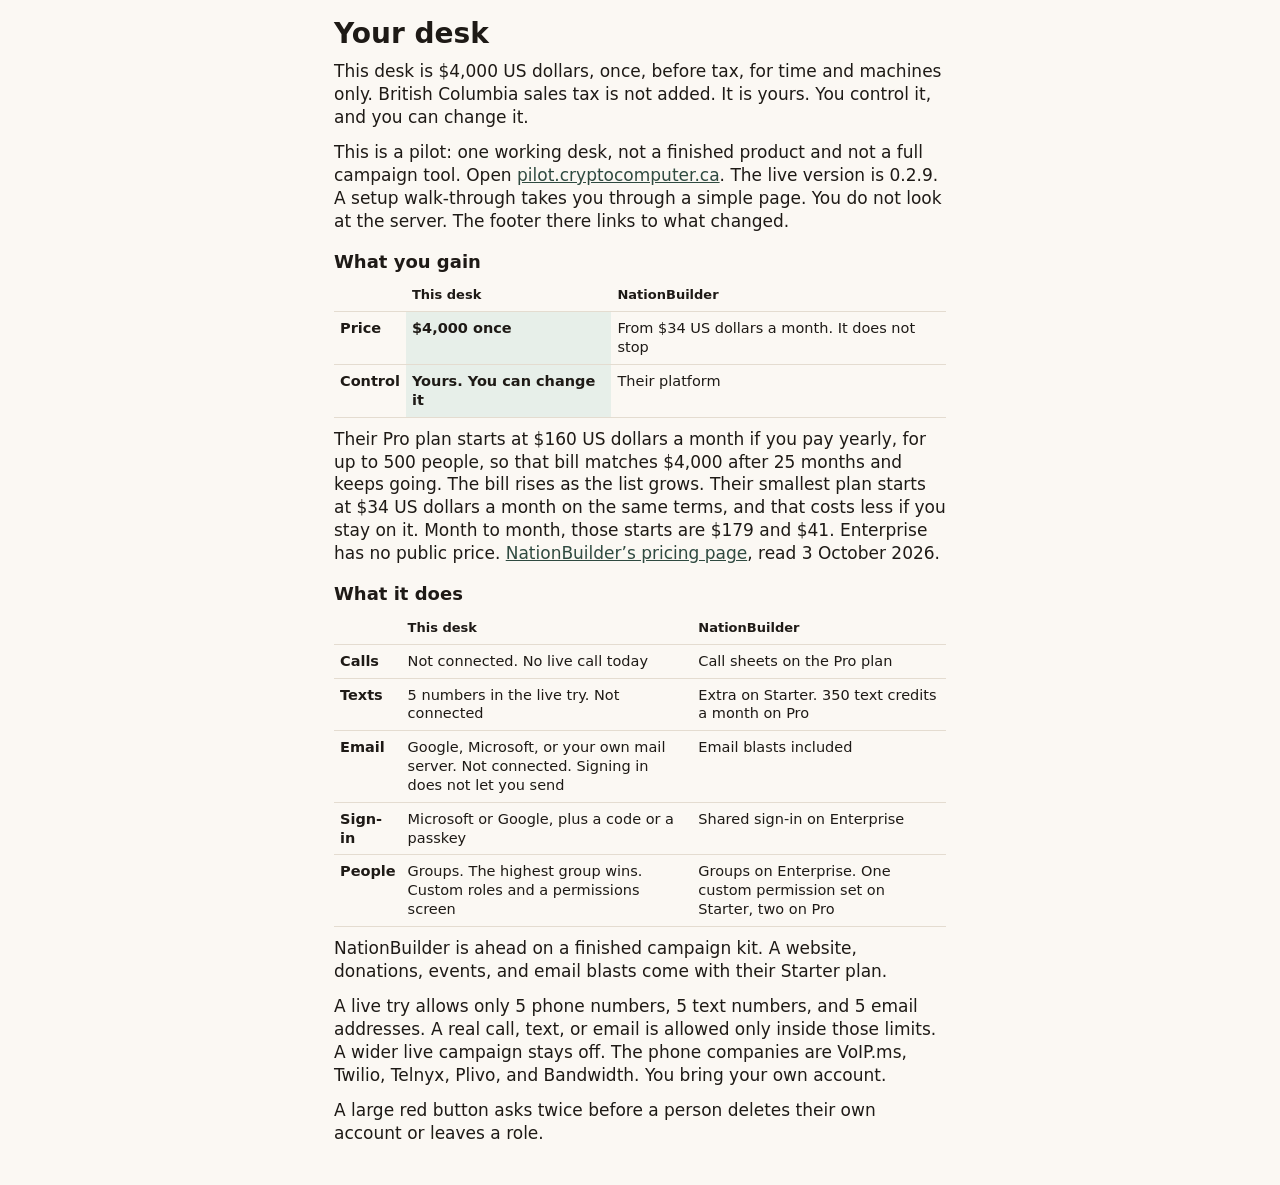
==== commit 0919cbf6: "Sell the $4,000 desk against NationBuilder's public prices. Two short charts compare the desk with N" ====
--- a/index.html
+++ b/index.html
@@ -3,21 +3,77 @@
 <head>
   <meta charset="utf-8">
   <meta name="viewport" content="width=device-width, initial-scale=1">
-  <title>OneBC pilot desk</title>
-  <meta name="description" content="A pilot demonstration of one working desk. Not a finished product and not a full campaign tool.">
+  <title>OneBC desk</title>
+  <meta name="description" content="The OneBC desk is $4,000 US dollars once, before tax, for time and machines only. It is your desk. You can change it.">
   <link rel="stylesheet" href="assets/site.css">
   <link rel="canonical" href="https://jasincanada.github.io/onebc-platform/">
 </head>
 <body>
   <main>
-    <h1>Pilot desk</h1>
-    <p>This is a pilot demonstration: one working desk, not a finished product and not a full campaign tool.</p>
-    <p>Open <a href="https://pilot.cryptocomputer.ca">pilot.cryptocomputer.ca</a>. The live version is 0.2.9. A setup walk-through takes you through a simple page. You do not look at the server. The footer there links to what changed.</p>
-    <p>A live try allows only 5 phone numbers, 5 text numbers, and 5 email addresses. A real call, text, or email is allowed only inside those limits. A wider live campaign stays off.</p>
-    <p>The phone companies are VoIP.ms, Twilio, Telnyx, Plivo, and Bandwidth. You bring your own account. None of them is connected on the live desk yet, so a client cannot place a live call today.</p>
-    <p>Mail can be sent through Google, Microsoft, or your own mail server. Signing in is not permission to send mail. Mail send is not connected.</p>
-    <p>Sign in with Microsoft or Google, plus a code or a passkey. People can be in groups, and the highest group wins. Custom roles have a permissions screen. A large red button asks twice before a person deletes their own account or leaves a role.</p>
-    <p>The price is $4,000 US dollars before tax, for time and machines only. British Columbia sales tax is not added on this custom desk.</p>
+    <h1>Your desk</h1>
+    <p>This desk is $4,000 US dollars, once, before tax, for time and machines only. British Columbia sales tax is not added. It is yours. You control it, and you can change it.</p>
+    <p>This is a pilot: one working desk, not a finished product and not a full campaign tool. Open <a href="https://pilot.cryptocomputer.ca">pilot.cryptocomputer.ca</a>. The live version is 0.2.9. A setup walk-through takes you through a simple page. You do not look at the server. The footer there links to what changed.</p>
+
+    <h2>What you gain</h2>
+    <div class="table-wrap">
+      <table>
+        <thead>
+          <tr><th scope="col"></th><th scope="col">This desk</th><th scope="col">NationBuilder</th></tr>
+        </thead>
+        <tbody>
+          <tr>
+            <th scope="row">Price</th>
+            <td class="win">$4,000 once</td>
+            <td>From $34 US dollars a month. It does not stop</td>
+          </tr>
+          <tr>
+            <th scope="row">Control</th>
+            <td class="win">Yours. You can change it</td>
+            <td>Their platform</td>
+          </tr>
+        </tbody>
+      </table>
+    </div>
+    <p>Their Pro plan starts at $160 US dollars a month if you pay yearly, for up to 500 people, so that bill matches $4,000 after 25 months and keeps going. The bill rises as the list grows. Their smallest plan starts at $34 US dollars a month on the same terms, and that costs less if you stay on it. Month to month, those starts are $179 and $41. Enterprise has no public price. <a href="https://nationbuilder.com/pricing">NationBuilder’s pricing page</a>, read 3 October 2026.</p>
+
+    <h2>What it does</h2>
+    <div class="table-wrap">
+      <table>
+        <thead>
+          <tr><th scope="col"></th><th scope="col">This desk</th><th scope="col">NationBuilder</th></tr>
+        </thead>
+        <tbody>
+          <tr>
+            <th scope="row">Calls</th>
+            <td>Not connected. No live call today</td>
+            <td>Call sheets on the Pro plan</td>
+          </tr>
+          <tr>
+            <th scope="row">Texts</th>
+            <td>5 numbers in the live try. Not connected</td>
+            <td>Extra on Starter. 350 text credits a month on Pro</td>
+          </tr>
+          <tr>
+            <th scope="row">Email</th>
+            <td>Google, Microsoft, or your own mail server. Not connected. Signing in does not let you send</td>
+            <td>Email blasts included</td>
+          </tr>
+          <tr>
+            <th scope="row">Sign-in</th>
+            <td>Microsoft or Google, plus a code or a passkey</td>
+            <td>Shared sign-in on Enterprise</td>
+          </tr>
+          <tr>
+            <th scope="row">People</th>
+            <td>Groups. The highest group wins. Custom roles and a permissions screen</td>
+            <td>Groups on Enterprise. One custom permission set on Starter, two on Pro</td>
+          </tr>
+        </tbody>
+      </table>
+    </div>
+    <p>NationBuilder is ahead on a finished campaign kit. A website, donations, events, and email blasts come with their Starter plan.</p>
+    <p>A live try allows only 5 phone numbers, 5 text numbers, and 5 email addresses. A real call, text, or email is allowed only inside those limits. A wider live campaign stays off. The phone companies are VoIP.ms, Twilio, Telnyx, Plivo, and Bandwidth. You bring your own account.</p>
+    <p>A large red button asks twice before a person deletes their own account or leaves a role.</p>
   </main>
 </body>
 </html>
--- a/assets/site.css
+++ b/assets/site.css
@@ -2,24 +2,54 @@
   --paper: #fbf8f3;
   --ink: #1e1a16;
   --moss: #2f4a40;
+  --line: #e4dcd0;
+  --win: #e7efe9;
 }
 * { box-sizing: border-box; }
 html { background: var(--paper); }
 body {
   margin: 0 auto;
-  max-width: 36rem;
-  padding: 20px 18px 28px;
+  max-width: 40rem;
+  padding: 18px 14px 28px;
   color: var(--ink);
   background: var(--paper);
   font-family: "Segoe UI", system-ui, sans-serif;
-  font-size: 18px;
-  line-height: 1.4;
+  font-size: 17px;
+  line-height: 1.35;
 }
 h1 {
-  margin: 0 0 12px;
+  margin: 0 0 10px;
   font-size: 28px;
   font-weight: 650;
   line-height: 1.15;
 }
+h2 {
+  margin: 18px 0 8px;
+  font-size: 18px;
+  font-weight: 650;
+  line-height: 1.2;
+}
 p { margin: 0 0 12px; }
 a { color: var(--moss); }
+.table-wrap { overflow-x: auto; margin: 0 0 10px; }
+table {
+  width: 100%;
+  border-collapse: collapse;
+  font-size: 14.5px;
+  line-height: 1.3;
+}
+th, td {
+  text-align: left;
+  vertical-align: top;
+  padding: 7px 6px;
+  border-bottom: 1px solid var(--line);
+}
+thead th { font-size: 13px; }
+tbody th {
+  width: 4.6em;
+  font-weight: 650;
+}
+td.win {
+  background: var(--win);
+  font-weight: 650;
+}
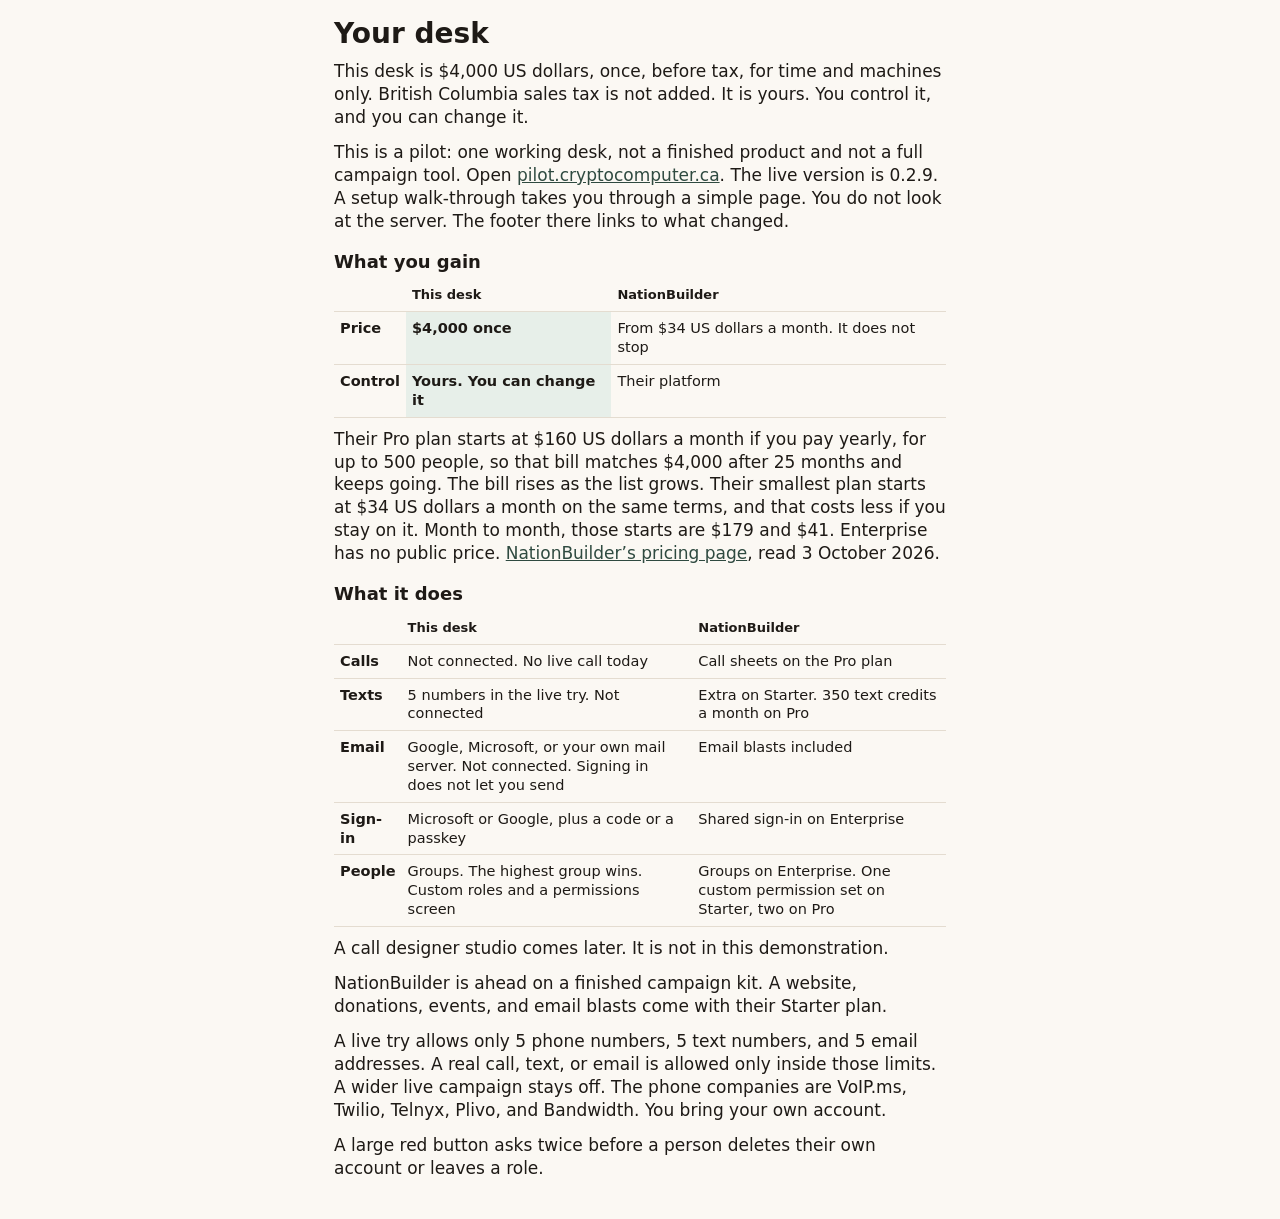
==== commit 67c4735e: "Say the call designer studio comes later. It is one line on the roadmap. It is not described as part" ====
--- a/index.html
+++ b/index.html
@@ -71,6 +71,7 @@
         </tbody>
       </table>
     </div>
+    <p>A call designer studio comes later. It is not in this demonstration.</p>
     <p>NationBuilder is ahead on a finished campaign kit. A website, donations, events, and email blasts come with their Starter plan.</p>
     <p>A live try allows only 5 phone numbers, 5 text numbers, and 5 email addresses. A real call, text, or email is allowed only inside those limits. A wider live campaign stays off. The phone companies are VoIP.ms, Twilio, Telnyx, Plivo, and Bandwidth. You bring your own account.</p>
     <p>A large red button asks twice before a person deletes their own account or leaves a role.</p>
